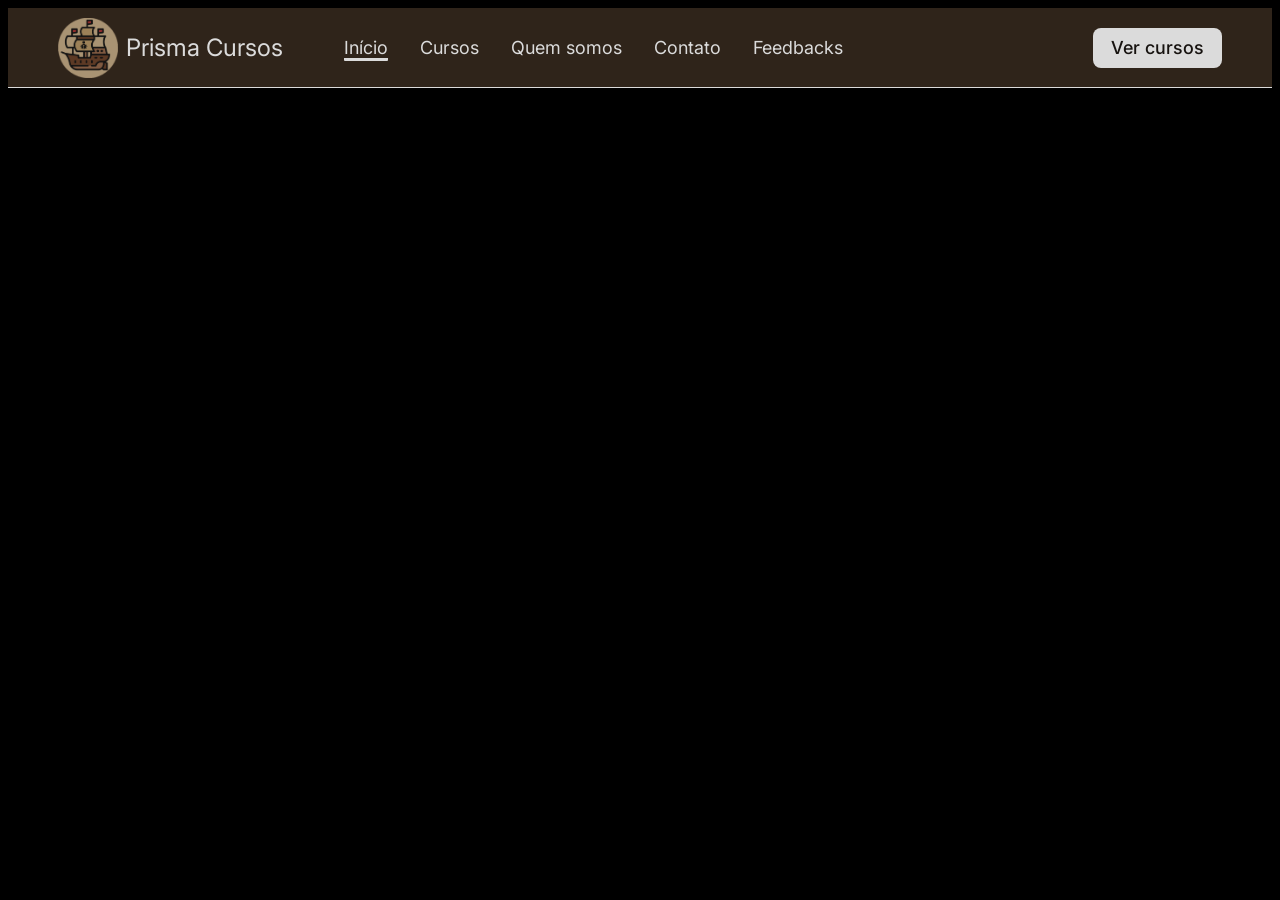
==== index.html @ 5d2b4990 "feat(navbar): adição do módulo da navbar responsiva" ====
<!DOCTYPE html>
<html lang="pt-br">
<head>
    <meta charset="UTF-8">
    <meta name="viewport" content="width=device-width, initial-scale=1.0">
    <title>Início | Prisma Cursos</title>
    <link rel="stylesheet" href="./css/global.css">
    <link rel="stylesheet" href="./css/css_pages/home.css">
    <script type="module" src="./components/navbar/navbar.js"></script>
</head>
<body>
    <header id="navbar"></header>

    <main>
        <h1>Bem-vindo à67 Prisma Cursos</h1>
        <p>Página inicial para testar a navbar.</p>
    </main>
</body>
</html>
---- css/css_pages/home.css ----
body {
    background-color: #000;
}
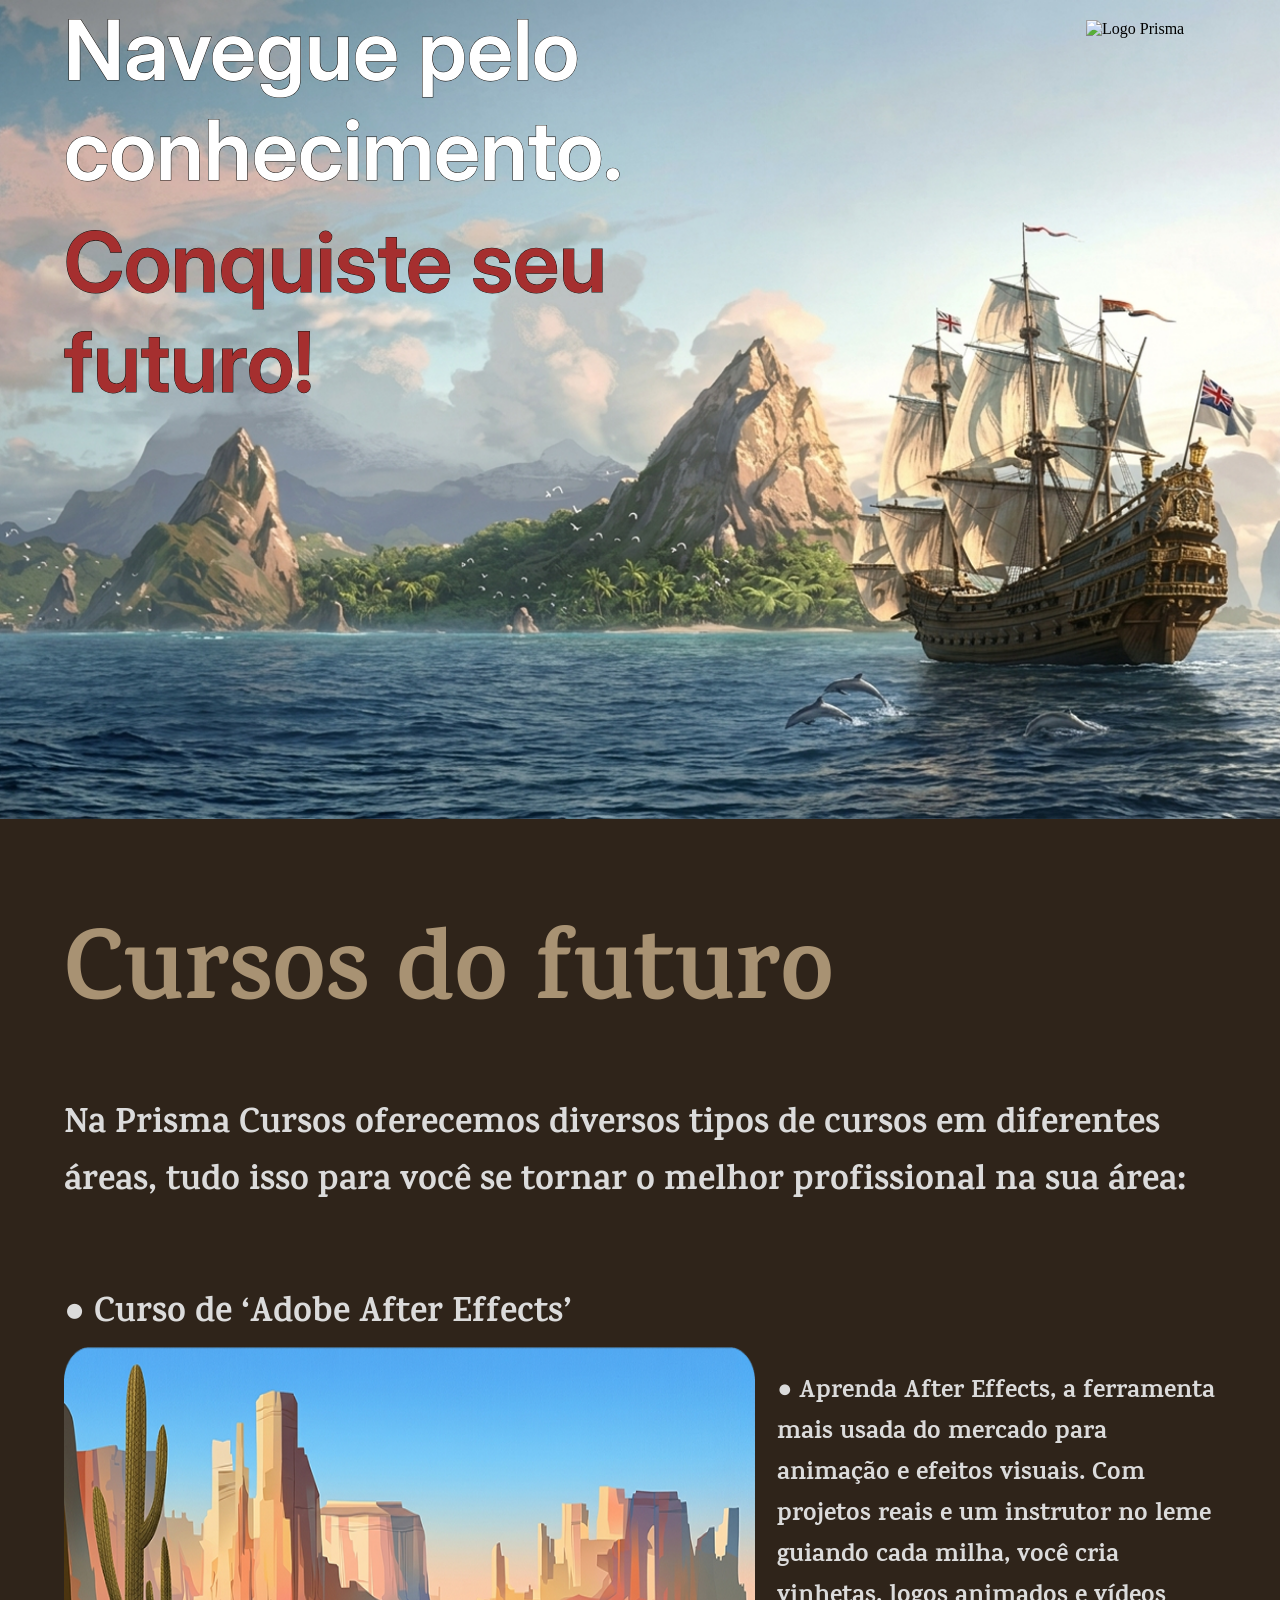
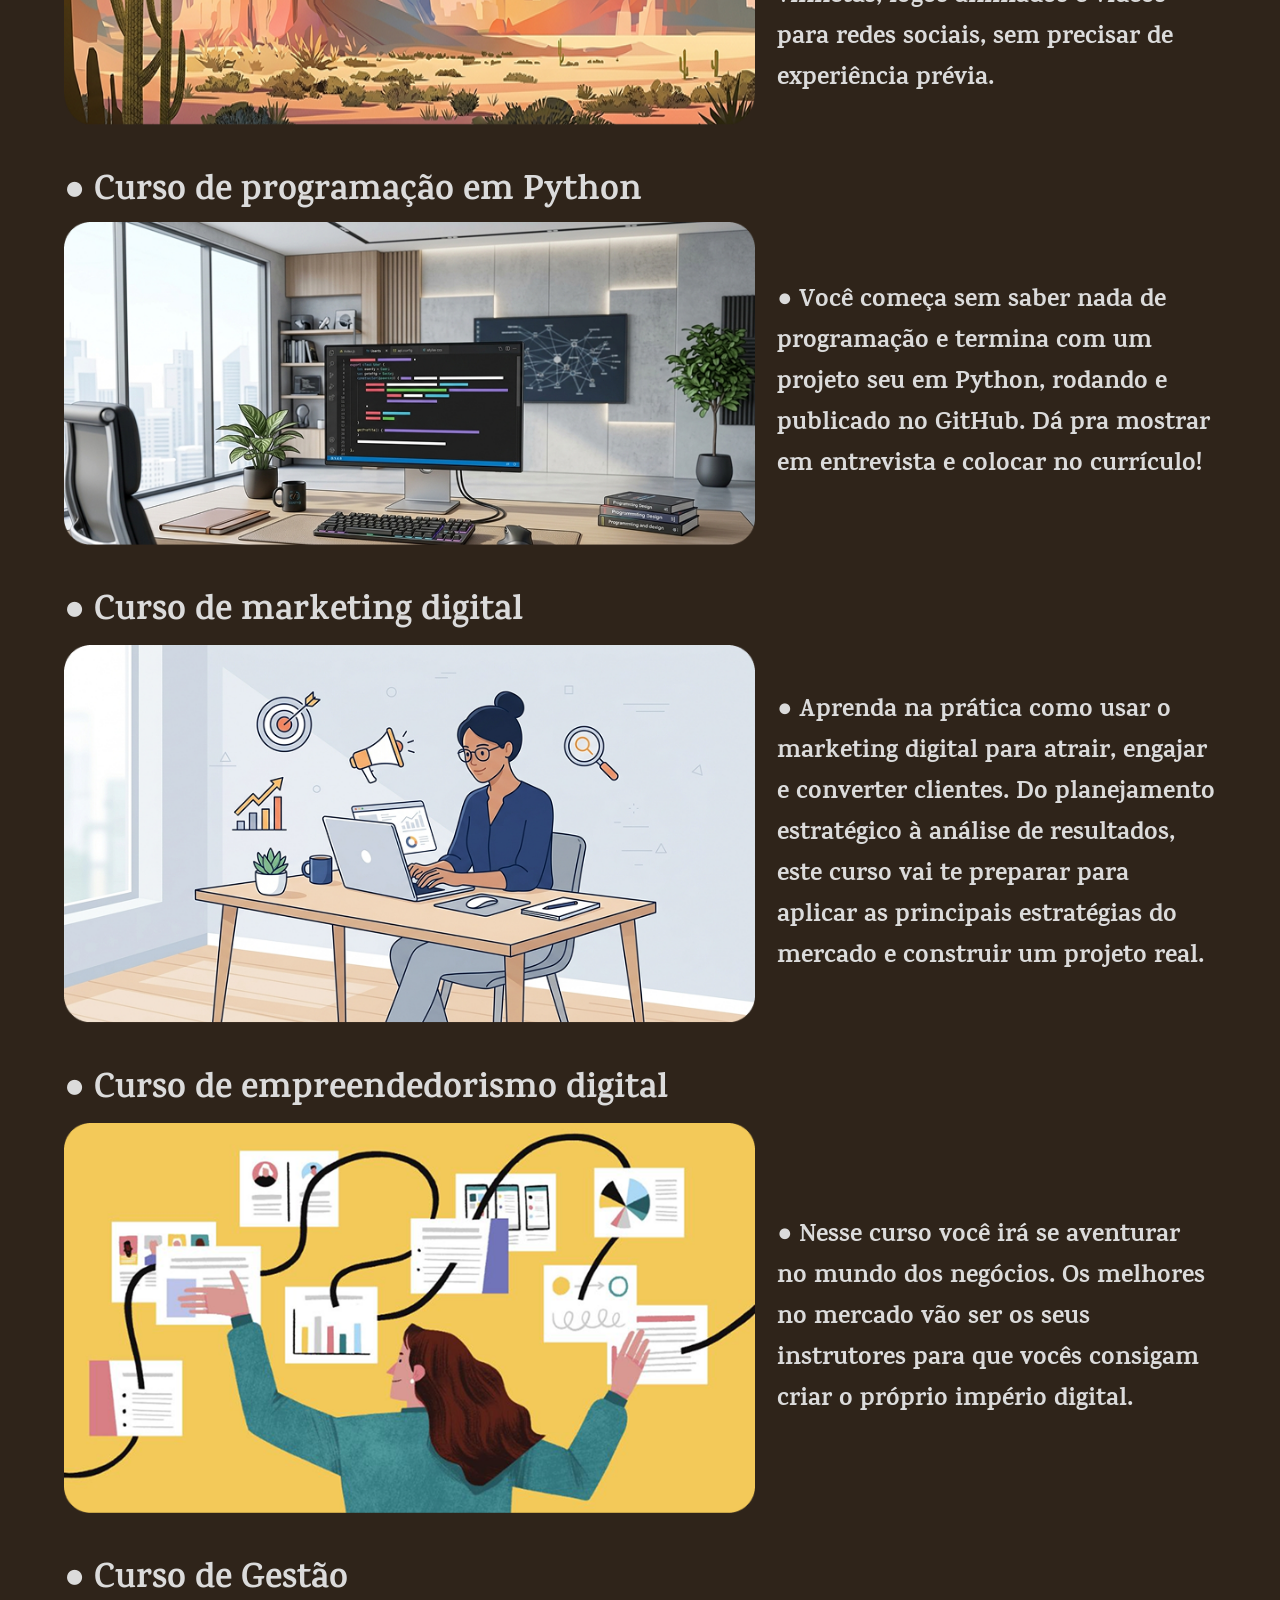
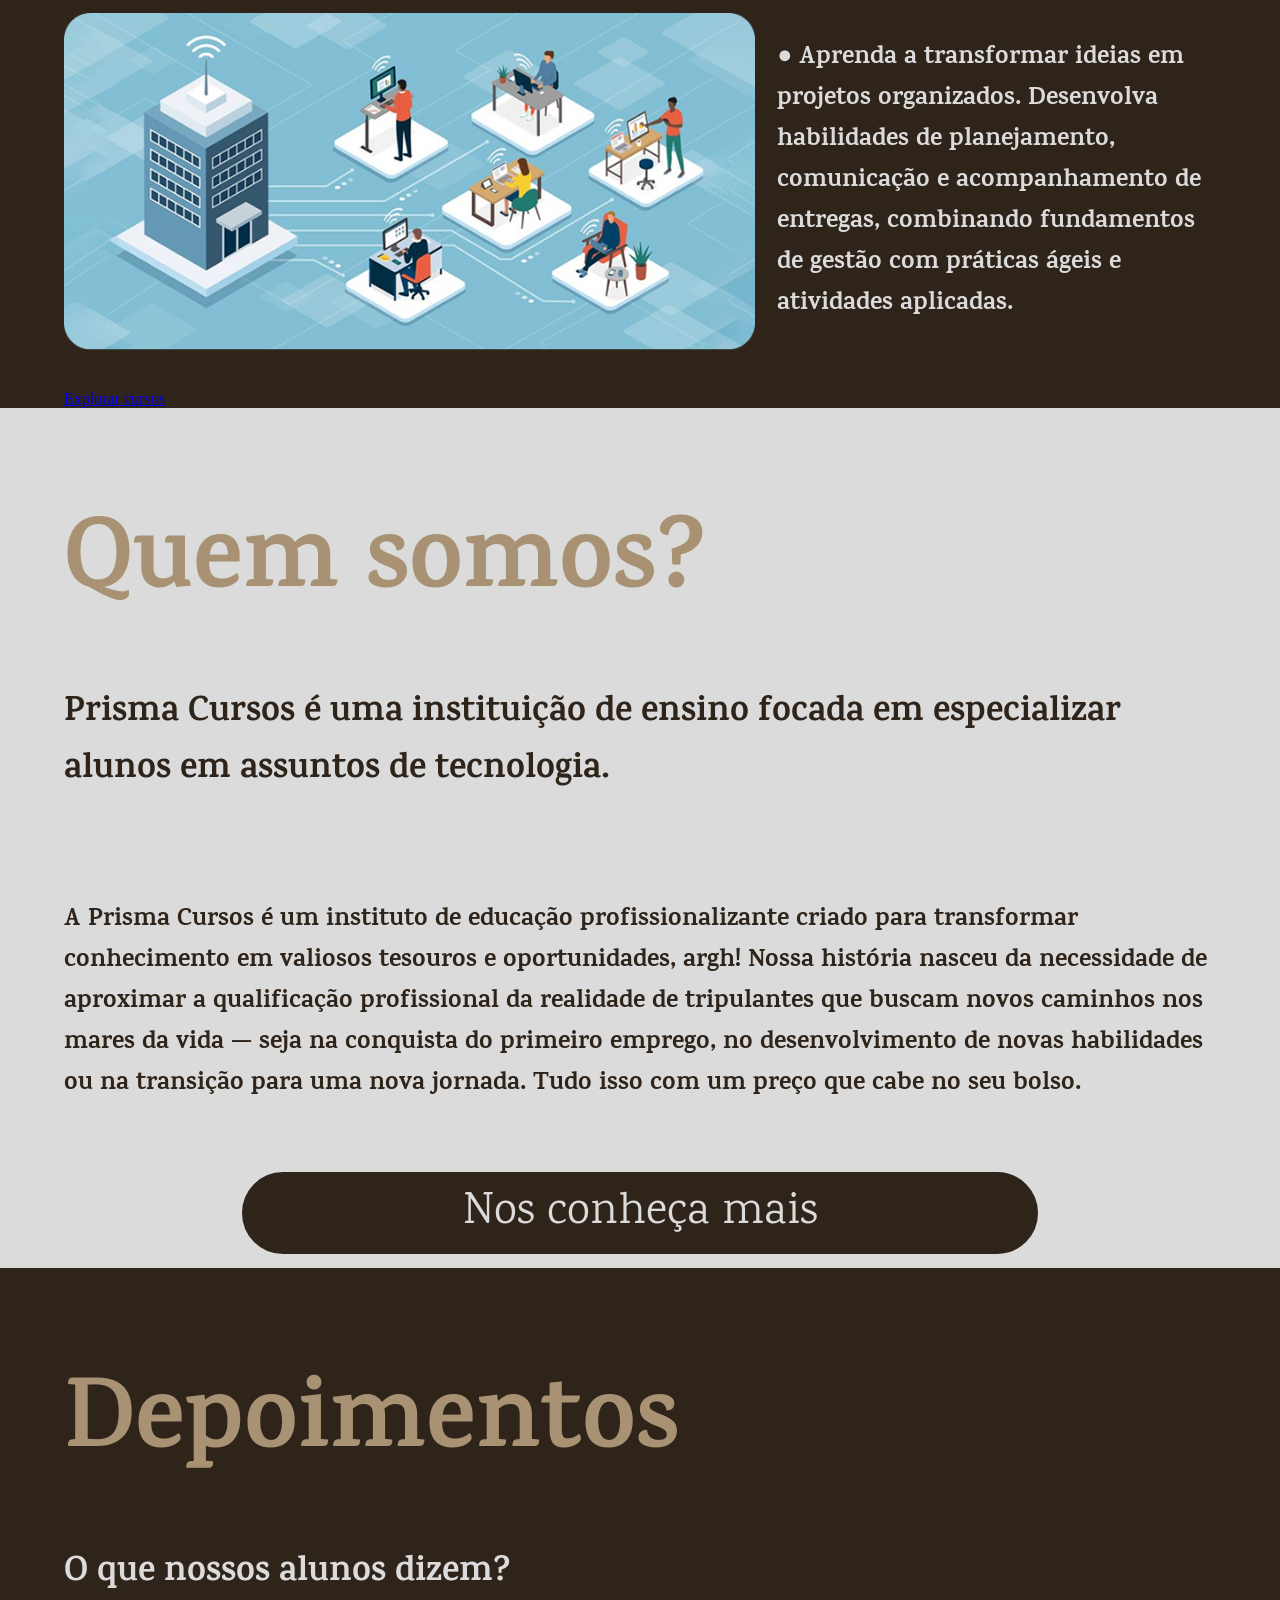
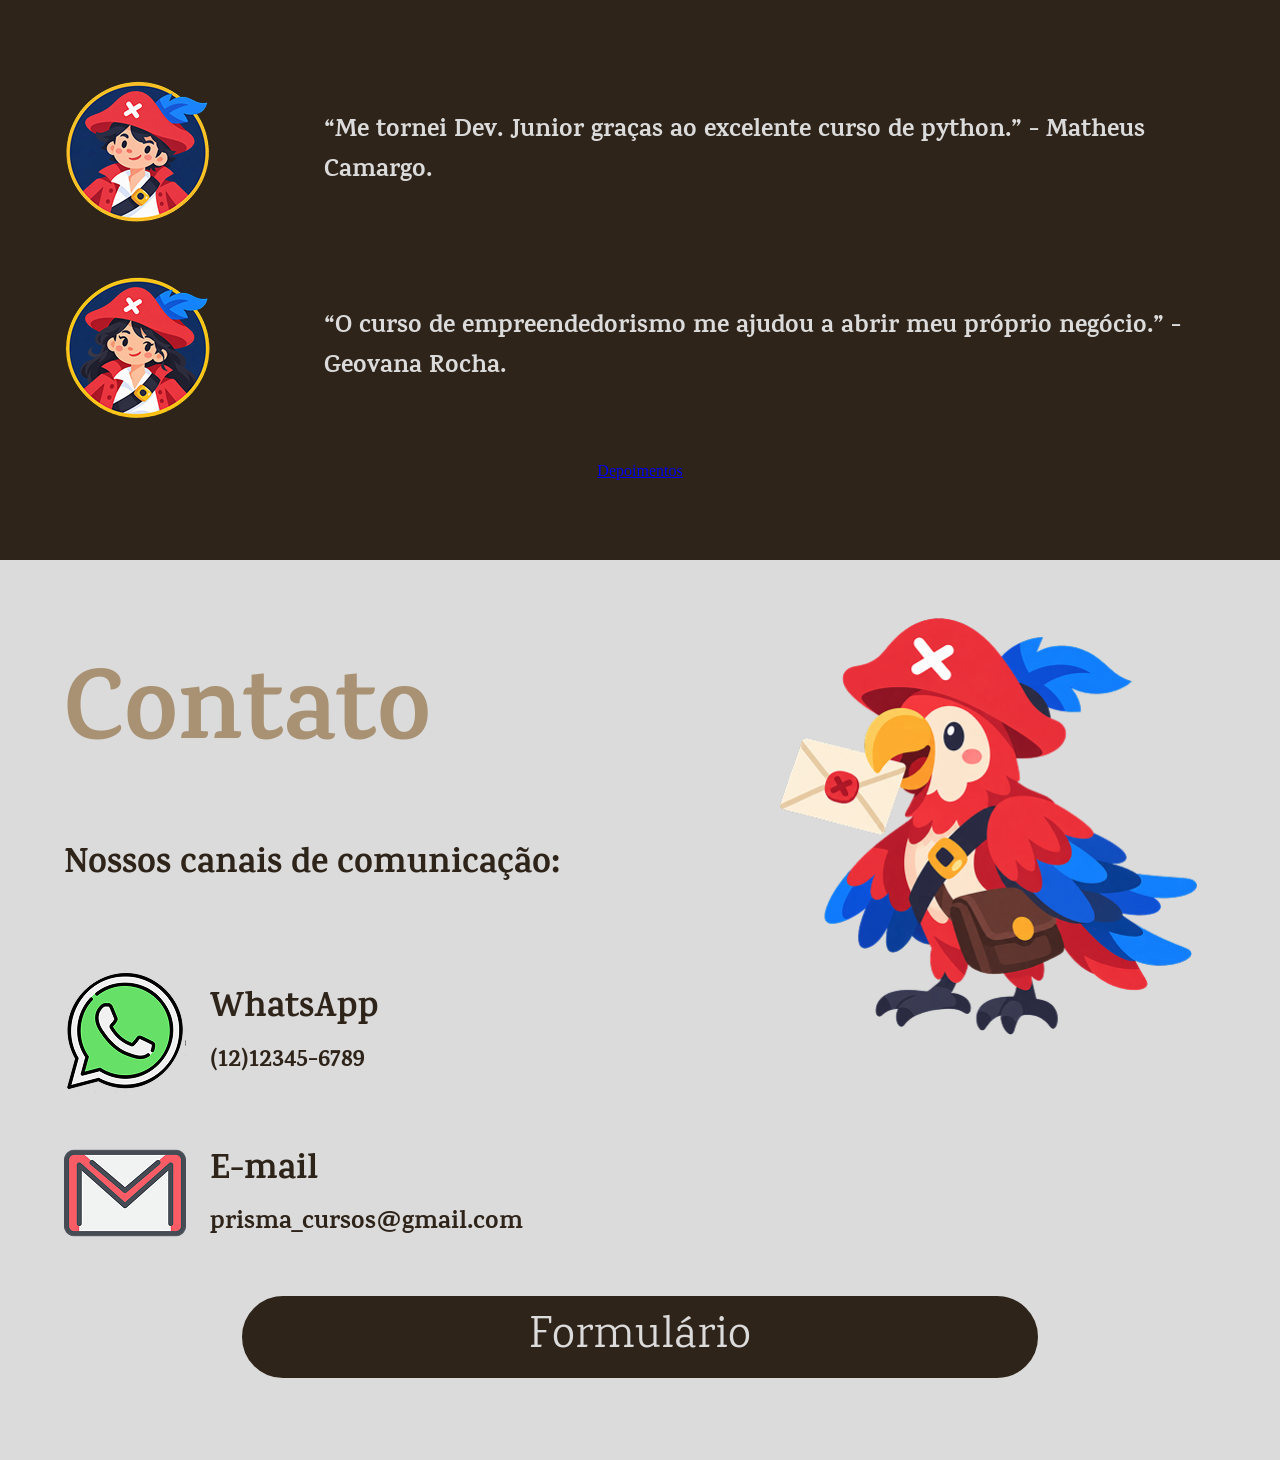
==== commit 1552dbf5: "feat(inicio): adiciona a página inicial responsiva" ====
--- a/index.html
+++ b/index.html
@@ -12,8 +12,123 @@
     <header id="navbar"></header>
 
     <main>
-        <h1>Bem-vindo à67 Prisma Cursos</h1>
-        <p>Página inicial para testar a navbar.</p>
+        <section class="inicio" id="introducao">
+            <div class="inicio-container">
+                <div class="titulo-frase-efeito">
+                    <h1>Navegue pelo conhecimento.</h1>
+                    <h2> Conquiste seu futuro!</h2>
+                </div>
+            <img src=".//assets/icons/logo-prisma-fundo.png" alt="Logo Prisma" class="inicio-logo">
+            </div>
+        </section>
+
+        <section class="cursos" id="cursos-futuro">
+            <div class="cursos-container">
+                <div class="sub-titulo">
+                    <h2>Cursos do futuro</h2>
+                    <p>Na Prisma Cursos oferecemos diversos tipos de cursos em diferentes áreas, tudo isso para você se tornar o melhor profissional na sua área:</p>
+                </div>
+
+                <div class="adobe-effects">
+                    <h3>● Curso de ‘Adobe After Effects’ </h3>
+                    <div class="descricao-adobe">
+                        <img src="assets/img/deserto_adobe_inicio.png" alt="Desenho de um deserto" class="deserto-adobe">
+                        <p>● Aprenda After Effects, a ferramenta mais usada do mercado para animação e efeitos visuais. Com projetos reais e um instrutor no leme guiando cada milha, você cria vinhetas, logos animados e vídeos para redes sociais, sem precisar de experiência prévia.</p>
+                    </div>
+                </div>
+                <div class="programaçao-python">
+                    <h3>● Curso de programação em Python </h3>
+                    <div class="descricao-python">
+                        <img src="assets/img/setup_python_inicio.png " alt="Imagem de um computador com Python" class="setup-python">
+                        <p>● Você começa sem saber nada de programação e termina com um projeto seu em Python, rodando e publicado no GitHub. Dá pra mostrar em entrevista e colocar no currículo!</p>
+                    </div>
+                </div>
+                <div class="markting-digital">
+                    <h3>● Curso de marketing digital </h3>
+                    <div class="descricao-markting">
+                        <img src="assets/img/mulher_markting_inicio.png " alt="Desenho de uma mulher usando o computador para marketing" class="mulher-markting">
+                        <p>● Aprenda na prática como usar o marketing digital para atrair, engajar e converter clientes. Do planejamento estratégico à análise de resultados, este curso vai te preparar para aplicar as principais estratégias do mercado e construir um projeto real.</p>
+                    </div>
+                </div>
+                <div class="empreendedorismo-digital">
+                    <h3>● Curso de empreendedorismo digital </h3>
+                    <div class="descricao-empreendedorismo">
+                        <img src="assets/img/mulher_empreendedorismo_inicio.png" alt="Desenho de uma mulher mexendo em planos e papéis" class="mulher-empreendedorismo">
+                        <p>● Nesse curso você irá se aventurar no mundo dos negócios. Os melhores no mercado vão ser os seus instrutores para que vocês consigam criar o próprio império digital.</p>
+                    </div>
+                </div>
+                <div class="gestao">
+                    <h3>● Curso de Gestão </h3>
+                    <div class="descricao-gestao">
+                        <img src="assets/img/cubiculos_gestao_inicio.png" alt="Desenho de uma empresa gerenciando funcionários em cubículos" class="cubiculos-gestao">
+                        <p>● Aprenda a transformar ideias em projetos organizados. Desenvolva habilidades de planejamento, comunicação e acompanhamento de entregas, combinando fundamentos de gestão com práticas ágeis e atividades aplicadas.</p>
+                    </div>
+                </div>
+                <a href="./pages/cursos.html" class="botao-claro">Explorar cursos</a>
+            </div>
+        </section>
+        <section class="quem-somos" id="quem-somos">
+            <div class="quem-somos-container">
+                <div class="sub-titulo">
+                    <h2>Quem somos?</h2>
+                    <p>Prisma Cursos é uma instituição de ensino focada em especializar alunos em assuntos de tecnologia. </p>
+                </div>
+                <div class="descricao-quem-somos">
+                    <p>A Prisma Cursos é um instituto de educação profissionalizante criado para transformar conhecimento em valiosos tesouros e oportunidades, argh! Nossa história nasceu da necessidade de aproximar a qualificação profissional da realidade de tripulantes que buscam novos caminhos nos mares da vida — seja na conquista do primeiro emprego, no desenvolvimento de novas habilidades ou na transição para uma nova jornada. Tudo isso com um preço que cabe no seu bolso.</p>
+                </div>
+                <a href="./pages/quem-somos.html" class="botao-escuro">Nos conheça mais</a>
+            </div>
+        </section>
+        <section class="depoimentos" id="depoimentos">
+            <div class="depoimentos-container">
+                <div class="sub-titulo">
+                    <h2>Depoimentos</h2>
+                    <p>O que nossos alunos dizem?</p>
+                </div>
+            <div class="descricao-depoimentos">
+                <img src="./assets/icons/aluno_pirata.png" alt="Ilustração de aluno pirata"class="imagem-depoimentos">
+                <div class="texto-depoimento">
+                <p>“Me tornei Dev. Junior graças ao excelente curso de python.” - Matheus Camargo.</p>
+                </div>
+                <img src="./assets/icons/aluna_pirata.png" alt="Ilustração de aluna pirata"class="imagem-depoimentos">
+                <div class="texto-depoimento">
+                <p>“O curso de empreendedorismo me ajudou a abrir meu próprio negócio.” - Geovana Rocha.</p>
+                </div>
+            </div>
+                <a href="./pages/depoimentos.html" class="botao-claro"> Depoimentos</a>
+            </div>
+        </section>
+        <section class="contato" id="contato">
+            <div class="contato-container">
+                <div class="sub-titulo">
+                    <h2>Contato</h2>
+                    <p>Nossos canais de comunicação:</p>
+                </div>
+                <div class="descricao-contato">
+                    <div class="canais-contato">
+                        <div class="canal-contato">
+                            <img src="./assets/icons/whatsapp_colorido_icon.png" alt="" class="icone-contato">
+                            <div>
+                                <h3>WhatsApp</h3>
+                                <p>(12)12345-6789</p>
+                            </div>
+                        </div>
+                        <div class="canal-contato">
+                            <img src="./assets/icons/email_colorido_icon.png" alt="" class="icone-contato">
+                            <div>
+                                <h3>E-mail</h3>
+                                <p>prisma_cursos@gmail.com</p>
+                            </div>
+                        </div>
+                    </div>
+
+                 <img src="./assets/img/papaguaio_pirata.png" alt="Ilustração de pirata para contato"
+                 class="imagem-contato">
+                </div>
+
+                <a href="./pages/formulario.html" class="botao-escuro">Formulário</a>
+            </div>
+        </section>
     </main>
 </body>
 </html>
--- a/css/global.css
+++ b/css/global.css
@@ -0,0 +1,34 @@
+body {
+    margin: 0;
+}
+
+.botao-escuro {
+    display: inline-flex;
+    align-self: center;
+    align-items: center;
+    justify-content: center;
+    box-sizing: border-box;
+    width: 100%;
+    max-width: 800px;
+    min-width: 0;
+    padding: clamp(10px, 2vw, 14px) clamp(16px, 3vw, 24px);
+    background-color: #2F241A;
+    color: #dbdbdb;
+    border: 2px solid #dbdbdb;
+    border-radius: 50px;
+    font-family: "Karma", serif;
+    font-size: clamp(24px, 4vw, 45px);
+    line-height: 1.2;
+    overflow-wrap: anywhere;
+    text-decoration: none;
+    text-align: center;
+    margin-inline: auto;
+    transition: background-color 0.2s ease, transform 0.2s ease;
+}
+
+@media (hover: hover) and (pointer: fine) {
+    .botao-escuro:hover {
+        background-color: #42352a;
+        transform: scale(1.05);
+    }
+}
--- a/css/css_pages/home.css
+++ b/css/css_pages/home.css
@@ -1,3 +1,821 @@
+@import url("https://fonts.googleapis.com/css2?family=Inter:wght@400;600;700&display=swap");
+@import url("https://fonts.googleapis.com/css2?family=Karma:wght@400;500;600;700&display=swap");
 body {
-    background-color: #000;
+    margin: 0;
+    background-color: #2F241A;
+   }
+
+body h1,h2,h3{
+    margin: 0;
+}
+
+.inicio {
+    
+    background-image: url("../../assets/img/fundo_navio_inicio.png");
+    background-size: cover;
+    background-position: center;
+    background-repeat: no-repeat;
+    position: relative;
+}
+
+.inicio-container {
+    position: static;
+    box-sizing: border-box;
+    width: 100%;
+    margin: 0;
+    padding: 0px 64px;
+    min-height: calc(100dvh - 80px);
+}
+
+.inicio-logo {
+    position: absolute;
+    top: 20px;
+    right: 20px;
+}
+
+.titulo-frase-efeito {
+    max-width: 740px;
+    font-family: "Inter", sans-serif;
+}
+
+.titulo-frase-efeito h1,
+.titulo-frase-efeito h2 {
+    margin: 0;
+    font-size: clamp(36px, 6.5vw, 96px);
+    font-weight: 600;
+    line-height: 1.2;
+
+    /* Contorno discreto para destacar sobre a imagem */
+    -webkit-text-stroke: 1px #171310;
+    paint-order: stroke fill;
+}
+
+.titulo-frase-efeito h1 {
+    color: #FFFFFF;
+}
+
+.titulo-frase-efeito h2 {
+    margin-top: 12px;
+    color: #A52F2F;
+}
+
+.inicio-logo {
+    position: absolute;
+    top: 20px;
+    right: 64px;
+    width: 130px;
+    height: auto;
+}
+
+.cursos{
+    background-size: cover;
+    background-position: center;
+    background-repeat: no-repeat;
+    position: relative;
+    background-color: #2F241A;
+    padding: 0px 64px;
+    padding-top: 80px;
+}
+
+
+.cursos-container{
+    display: flex;
+    flex-direction: column;
+    gap: 40px;
+}
+
+.sub-titulo{
+    display: flex;
+    flex-direction: column;
+    gap: 0px;
+    padding-bottom: 0;
+}
+
+.sub-titulo h2{
+    font-family: "Karma", serif;
+    font-size: 100px;
+    font-weight: bold;
+    color: #A89273;
+}   
+
+.sub-titulo p{
+    font-family: "Karma", serif;
+    font-size: 35px;
+    color: #dbdbdb;
+    font-weight: bold;
+}
+
+.adobe-effects{
+    gap: 3px;
+    display: flex;
+    flex-direction: column;
+}
+
+.adobe-effects h3{
+    font-family: "Karma", serif;
+    font-size: 35px;
+    color: #dbdbdb;
+    font-weight: bold;
+}
+
+.descricao-adobe{
+    gap :22px;
+    display: flex;
+}
+
+.deserto-adobe{
+    width: 60%;
+    max-width: 778px;
+    height: auto;
+    display: block;
+}
+
+.descricao-adobe p{
+    font-family: "Karma", serif;
+    font-size: 25px;
+    color: #dbdbdb;
+    font-weight: bold;
+    display: flex;
+    align-items: center;
+    gap: 22px;
+}
+
+.programaçao-python{
+    gap: 0px;
+}
+
+.programaçao-python h3{
+    font-family: "Karma", serif;
+    font-size: 35px;
+    color: #dbdbdb;
+    font-weight: bold;
+}
+
+.descricao-python{
+    gap :22px;
+    display: flex;
+}
+
+.setup-python{
+    width: 60%;
+    max-width: 778px;
+    height: auto;
+    display: block;
+}
+
+.descricao-python p{
+    font-family: "Karma", serif;
+    font-size: 25px;
+    color: #dbdbdb;
+    font-weight: bold;
+    display: flex;
+    align-items: center;
+    gap: 22px;
+}
+
+.markting-digital{
+    gap: 3px;
+    display: flex;
+    flex-direction: column;
+}
+
+.markting-digital h3{
+    font-family: "Karma", serif;
+    font-size: 35px;
+    color: #dbdbdb;
+    font-weight: bold;
+}
+
+.descricao-markting{
+    gap :22px;
+    display: flex;
+}
+
+.mulher-markting{
+    width: 60%;
+    max-width: 778px;
+    height: auto;
+    display: block;
+}
+
+.descricao-markting p{
+    font-family: "Karma", serif;
+    font-size: 25px;
+    color: #dbdbdb;
+    font-weight: bold;
+    display: flex;
+    align-items: center;
+    gap: 22px;
+}
+
+.empreendedorismo-digital{
+    gap: 3px;
+    display: flex;
+    flex-direction: column;
+}
+
+.empreendedorismo-digital h3{
+    font-family: "Karma", serif;
+    font-size: 35px;
+    color: #dbdbdb;
+    font-weight: bold;
+}
+
+.descricao-empreendedorismo{
+    gap :22px;
+    display: flex;
+}
+
+.mulher-empreendedorismo{
+    width: 60%;
+    max-width: 778px;
+    height: auto;
+    display: block;
+}
+
+.descricao-empreendedorismo p{
+    font-family: "Karma", serif;
+    font-size: 25px;
+    color: #dbdbdb;
+    font-weight: bold;
+    display: flex;
+    align-items: center;
+    gap: 22px;
+}
+
+.gestao{
+    gap: 3px;
+    display: flex;
+    flex-direction: column;
+}
+
+.gestao h3{
+    font-family: "Karma", serif;
+    font-size: 35px;
+    color: #dbdbdb;
+    font-weight: bold;
+}
+
+.descricao-gestao{
+    gap :22px;
+    display: flex;
+}
+
+.cubiculos-gestao{
+    width: 60%;
+    max-width: 778px;
+    height: auto;
+    display: block;
+}
+
+.descricao-gestao p{
+    font-family: "Karma", serif;
+    font-size: 25px;
+    color: #dbdbdb;
+    font-weight: bold;
+    display: flex;
+    align-items: center;
+    gap: 22px;
+}
+
+.quem-somos{
+    background-color: #dbdbdb;
+    padding: 0px 64px;
+    padding-top: 80px; 
+    height: 780px;
+}
+
+.quem-somos-container{
+    display: flex;
+    flex-direction: column;
+    gap: 40px;
+}
+
+.quem-somos-container .sub-titulo p{
+    color: #2F241A;
+    font-family: "Karma", serif;
+    font-size: 35px;
+}
+
+.descricao-quem-somos p{
+    color: #2F241A;
+    font-family: "Karma", serif;
+    font-size: 25px;
+    font-weight: bold;
+}
+
+.quem-somos-container .botao-escuro {
+    display: flex;
+    margin-inline: auto;
+}
+
+
+.depoimentos {
+    background-color: #2F241A;
+    padding: 80px 64px;
+}
+
+.depoimentos-container {
+    display: flex;
+    flex-direction: column;
+    gap: 40px;
+}
+
+.descricao-depoimentos {
+    display: grid;
+    grid-template-columns: minmax(120px, 220px) minmax(0, 1fr);
+    align-items: center;
+    column-gap: 40px;
+    row-gap: 48px;
+}
+
+.imagem-depoimentos {
+    display: block;
+    width: 148px;
+    height: auto;
+    object-fit: contain;
+}
+
+.texto-depoimento {
+    min-width: 0;
+    color: #dbdbdb;
+    font-family: "Karma", serif;
+    font-size: 25px;
+    font-weight: bold;
+    line-height: 1.6;
+}
+
+.texto-depoimento p {
+    margin: 0;
+}
+
+.depoimentos-container .botao-claro {
+    display: flex;
+    margin-inline: auto;
+}
+
+
+.contato {
+    background-color: #dbdbdb;
+    padding: 80px 64px;
+    position: relative;
+}
+
+.contato-container {
+    display: flex;
+    flex-direction: column;
+    gap: 40px;
+}
+
+.contato-container .sub-titulo p {
+    color: #2F241A;
+    padding-right: 320px;
+
+}
+
+.descricao-contato {
+    display: flex;
+    align-items: center;
+    justify-content: space-between;
+    gap: 48px;
+}
+
+.canais-contato {
+    display: flex;
+    flex-direction: column;
+    flex: 1;
+    min-width: 0;
+    gap: 40px;
+}
+
+.canal-contato {
+    display: flex;
+    align-items: center;
+    gap: 24px;
+}
+
+.icone-contato {
+    display: block;
+    width: 122px;
+    height: 122px;
+    flex-shrink: 0;
+    object-fit: contain;
+}
+
+.canal-contato > div {
+    min-width: 0;
+}
+
+.canal-contato h3 {
+    margin: 0;
+    color: #2F241A;
+    font-family: "Karma", serif;
+    font-size: 35px;
+    font-weight: bold;
+}
+
+.canal-contato p {
+    margin: 4px 0 0;
+    color: #2F241A;
+    font-family: "Karma", serif;
+    font-size: 25px;
+    line-height: 1.5;
+    overflow-wrap: anywhere;
+    font-weight: bold;
+}
+
+.imagem-contato {
+    position: absolute;
+    top: 40px;
+    right: 64px;
+    width: 450px;
+    height: auto;
+}
+
+.contato-container .botao-escuro {
+    display: flex;
+    margin-inline: auto;
+}
+@media (max-width: 1024px) {
+    .inicio-container {
+        padding: 0 32px;
+    }
+
+    .inicio-logo {
+        top: 24px;
+        right: 32px;
+        width: 100px;
+    }
+
+    .titulo-frase-efeito {
+        max-width: calc(100% - 130px);
+    }
+
+    .titulo-frase-efeito h1,
+    .titulo-frase-efeito h2 {
+        font-size: clamp(40px, 6vw, 64px);
+    }
+
+    .cursos,
+    .quem-somos,
+    .depoimentos,
+    .contato {
+        padding: 64px 32px;
+    }
+
+    .sub-titulo h2 {
+        font-size: 72px;
+        line-height: 1.2;
+    }
+
+    .sub-titulo p,
+    .quem-somos-container .sub-titulo p,
+    .contato-container .sub-titulo p {
+        font-size: 30px;
+    }
+
+    .cursos h3 {
+        font-size: 30px;
+    }
+
+    .descricao-adobe,
+    .descricao-python,
+    .descricao-markting,
+    .descricao-empreendedorismo,
+    .descricao-gestao {
+        align-items: center;
+        gap: 24px;
+    }
+
+    .deserto-adobe,
+    .setup-python,
+    .mulher-markting,
+    .mulher-empreendedorismo,
+    .cubiculos-gestao {
+        width: 50%;
+        min-width: 0;
+    }
+
+    .descricao-adobe p,
+    .descricao-python p,
+    .descricao-markting p,
+    .descricao-empreendedorismo p,
+    .descricao-gestao p {
+        flex: 1;
+        min-width: 0;
+        font-size: 22px;
+        line-height: 1.5;
+    }
+
+    .descricao-quem-somos p {
+        font-size: 24px;
+        line-height: 1.6;
+    }
+
+    .quem-somos {
+        min-height: 0;
+    }
+
+    .descricao-depoimentos {
+        grid-template-columns: 160px minmax(0, 1fr);
+        column-gap: 32px;
+        row-gap: 40px;
+    }
+
+    .texto-depoimento {
+        font-size: 24px;
+    }
+
+    .contato {
+        position: relative;
+    }
+
+    .contato-container .sub-titulo {
+        padding-right: 210px;
+    }
+
+    .imagem-contato {
+        position: absolute;
+        top: 32px;
+        right: 32px;
+        width: 180px;
+        height: auto;
+    }
+
+    .canais-contato {
+        width: 100%;
+        gap: 32px;
+    }
+
+    .canal-contato h3 {
+        font-size: 30px;
+    }
+
+    .canal-contato p {
+        font-size: 23px;
+    }
+
+    .icone-contato {
+        width: 60px;
+        height: 60px;
+    }
+
+    main .botao-claro,
+    main .botao-escuro {
+        font-size: 36px;
+    }
+}
+
+/* CELULAR — até 768px */
+
+@media (max-width: 768px) {
+    .inicio-container {
+        padding: 32px 24px;
+        min-height: calc(100dvh - 80px);
+    }
+
+    .inicio-logo {
+        top: 24px;
+        right: 24px;
+        width: 75px;
+    }
+
+    .titulo-frase-efeito {
+        max-width: 100%;
+        padding-top: 100px;
+    }
+
+    .titulo-frase-efeito h1,
+    .titulo-frase-efeito h2 {
+        font-size: clamp(36px, 7vw, 52px);
+        -webkit-text-stroke: 0.5px #171310;
+    }
+
+    .cursos,
+    .quem-somos,
+    .depoimentos,
+    .contato {
+        padding: 48px 24px;
+    }
+
+    .cursos-container,
+    .quem-somos-container,
+    .depoimentos-container,
+    .contato-container {
+        gap: 32px;
+    }
+
+    .sub-titulo h2 {
+        font-size: 48px;
+    }
+
+    .sub-titulo p,
+    .quem-somos-container .sub-titulo p,
+    .contato-container .sub-titulo p {
+        font-size: 26px;
+        line-height: 1.4;
+    }
+
+    .cursos h3 {
+        font-size: 28px;
+        line-height: 1.4;
+    }
+
+    .descricao-adobe,
+    .descricao-python,
+    .descricao-markting,
+    .descricao-empreendedorismo,
+    .descricao-gestao {
+        flex-direction: column;
+        align-items: stretch;
+        gap: 16px;
+    }
+
+    .deserto-adobe,
+    .setup-python,
+    .mulher-markting,
+    .mulher-empreendedorismo,
+    .cubiculos-gestao {
+        width: 100%;
+        height: auto;
+    }
+
+    .descricao-adobe p,
+    .descricao-python p,
+    .descricao-markting p,
+    .descricao-empreendedorismo p,
+    .descricao-gestao p {
+        margin: 0;
+        font-size: 22px;
+    }
+
+    .descricao-quem-somos p {
+        margin: 0;
+        font-size: 22px;
+    }
+
+    .descricao-depoimentos {
+        grid-template-columns: 100px minmax(0, 1fr);
+        column-gap: 20px;
+        row-gap: 32px;
+    }
+
+    .texto-depoimento {
+        font-size: 22px;
+        line-height: 1.5;
+    }
+
+    .contato-container .sub-titulo {
+        padding-right: 120px;
+        min-height: 120px;
+    }
+
+    .imagem-contato {
+        top: 32px;
+        right: 24px;
+        width: 110px;
+    }
+
+    .descricao-contato {
+        flex-direction: column;
+        align-items: stretch;
+        gap: 24px;
+    }
+
+    .canais-contato {
+        flex: auto;
+    }
+
+    .canal-contato {
+        gap: 16px;
+    }
+
+    .icone-contato {
+        width: 52px;
+        height: 52px;
+    }
+
+    .canal-contato h3 {
+        font-size: 26px;
+    }
+
+    .canal-contato p {
+        font-size: 21px;
+        overflow-wrap: anywhere;
+    }
+
+    main .botao-claro,
+    main .botao-escuro {
+        display: flex;
+        width: 100%;
+        min-width: 0;
+        margin-inline: auto;
+        padding: 12px 20px;
+        font-size: 28px;
+    }
+}
+
+/* CELULAR PEQUENO — até 400px */
+
+@media (max-width: 400px) {
+    .inicio-container {
+        padding-inline: 16px;
+    }
+
+    .inicio-logo {
+        right: 16px;
+        width: 60px;
+    }
+
+    .titulo-frase-efeito {
+        padding-top: 80px;
+    }
+
+    .titulo-frase-efeito h1,
+    .titulo-frase-efeito h2 {
+        font-size: 32px;
+    }
+
+    .cursos,
+    .quem-somos,
+    .depoimentos,
+    .contato {
+        padding: 40px 16px;
+    }
+
+    .sub-titulo h2 {
+        font-size: 38px;
+    }
+
+    .sub-titulo p,
+    .quem-somos-container .sub-titulo p,
+    .contato-container .sub-titulo p {
+        font-size: 22px;
+    }
+
+    .cursos h3 {
+        font-size: 24px;
+    }
+
+    .descricao-adobe p,
+    .descricao-python p,
+    .descricao-markting p,
+    .descricao-empreendedorismo p,
+    .descricao-gestao p,
+    .descricao-quem-somos p {
+        font-size: 20px;
+    }
+
+    .descricao-depoimentos {
+        grid-template-columns: minmax(0, 1fr);
+        gap: 20px;
+        text-align: center;
+    }
+
+    .imagem-depoimentos {
+        width: 120px;
+        margin-inline: auto;
+    }
+
+    .texto-depoimento {
+        font-size: 20px;
+    }
+
+    .texto-depoimento + .imagem-depoimentos {
+        margin-top: 16px;
+    }
+
+    .contato-container .sub-titulo {
+        padding-right: 85px;
+        min-height: 95px;
+    }
+
+    .imagem-contato {
+        top: 24px;
+        right: 16px;
+        width: 80px;
+    }
+
+    .icone-contato {
+        width: 40px;
+        height: 40px;
+    }
+
+    .canal-contato {
+        gap: 12px;
+    }
+
+    .canal-contato h3 {
+        font-size: 24px;
+    }
+
+    .canal-contato p {
+        font-size: 18px;
+    }
+
+    main .botao-claro,
+    main .botao-escuro {
+        padding: 10px 16px;
+        font-size: 24px;
+    }
 }
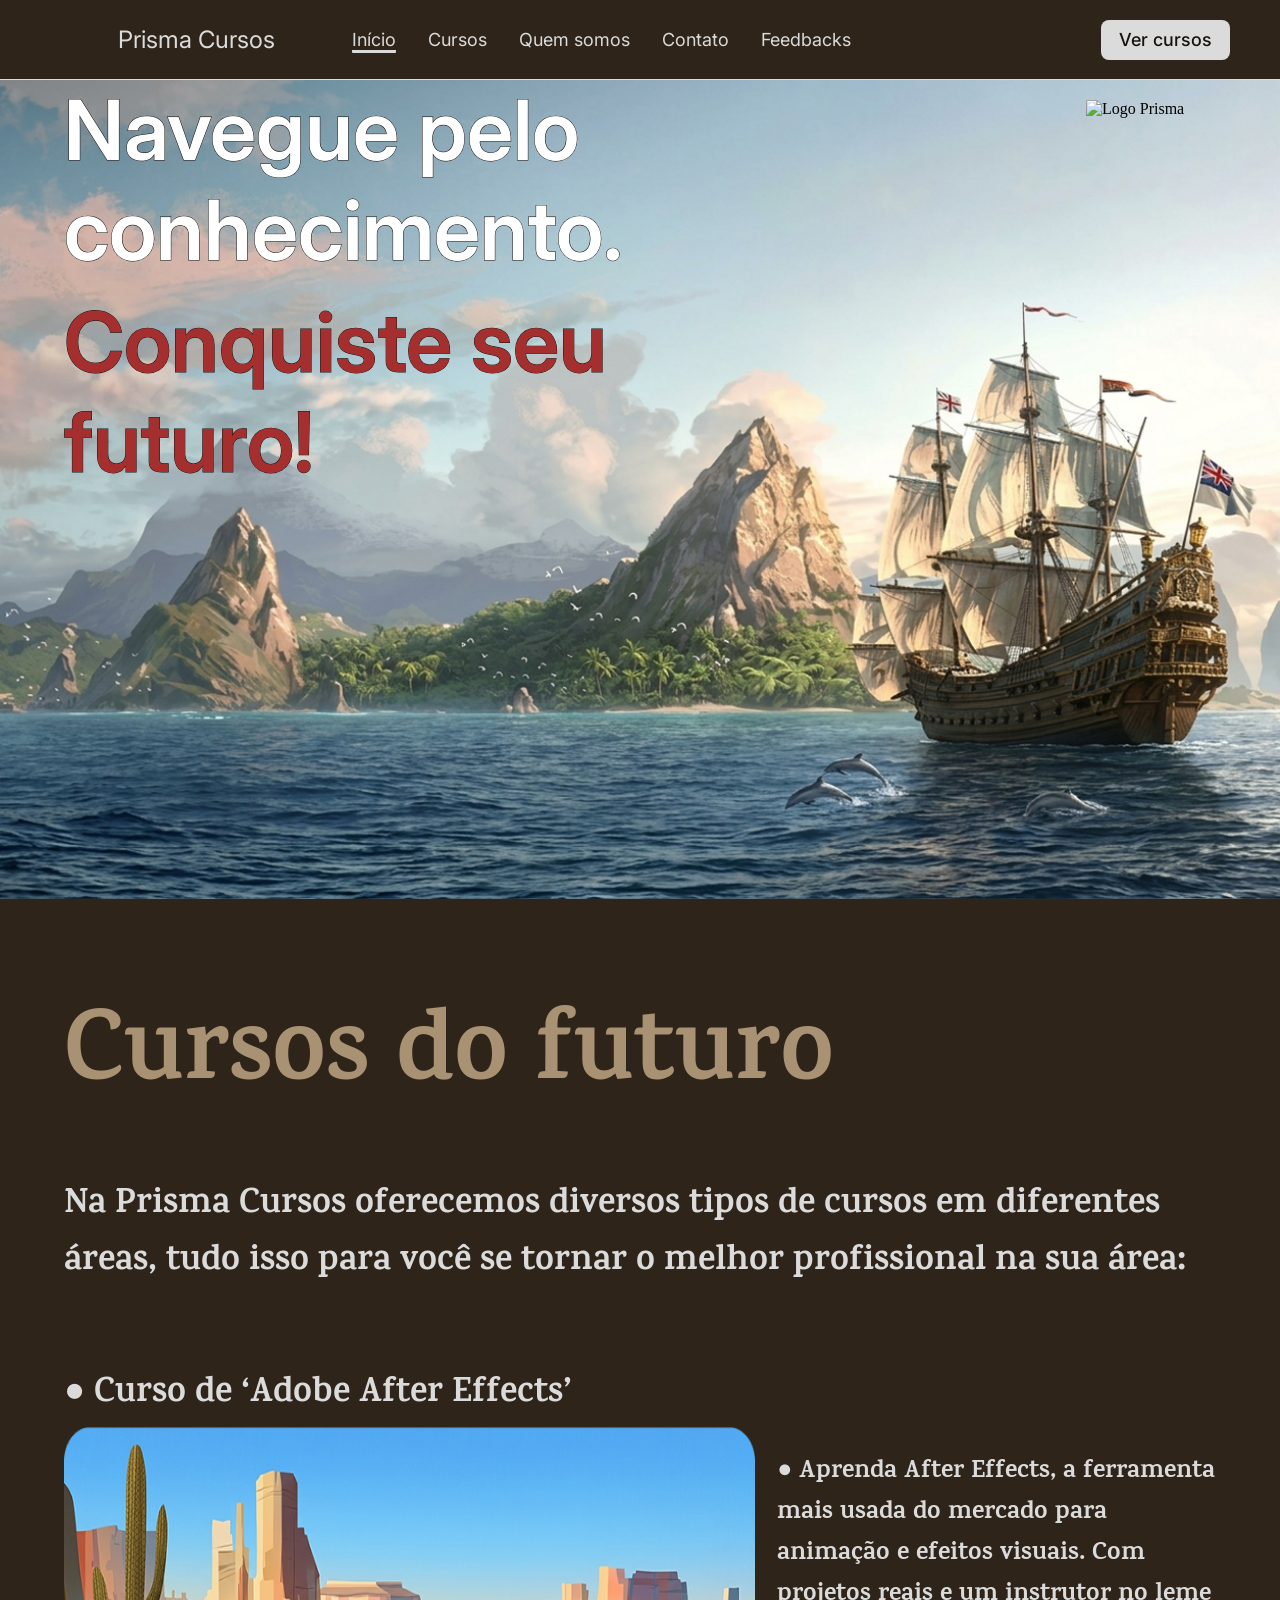
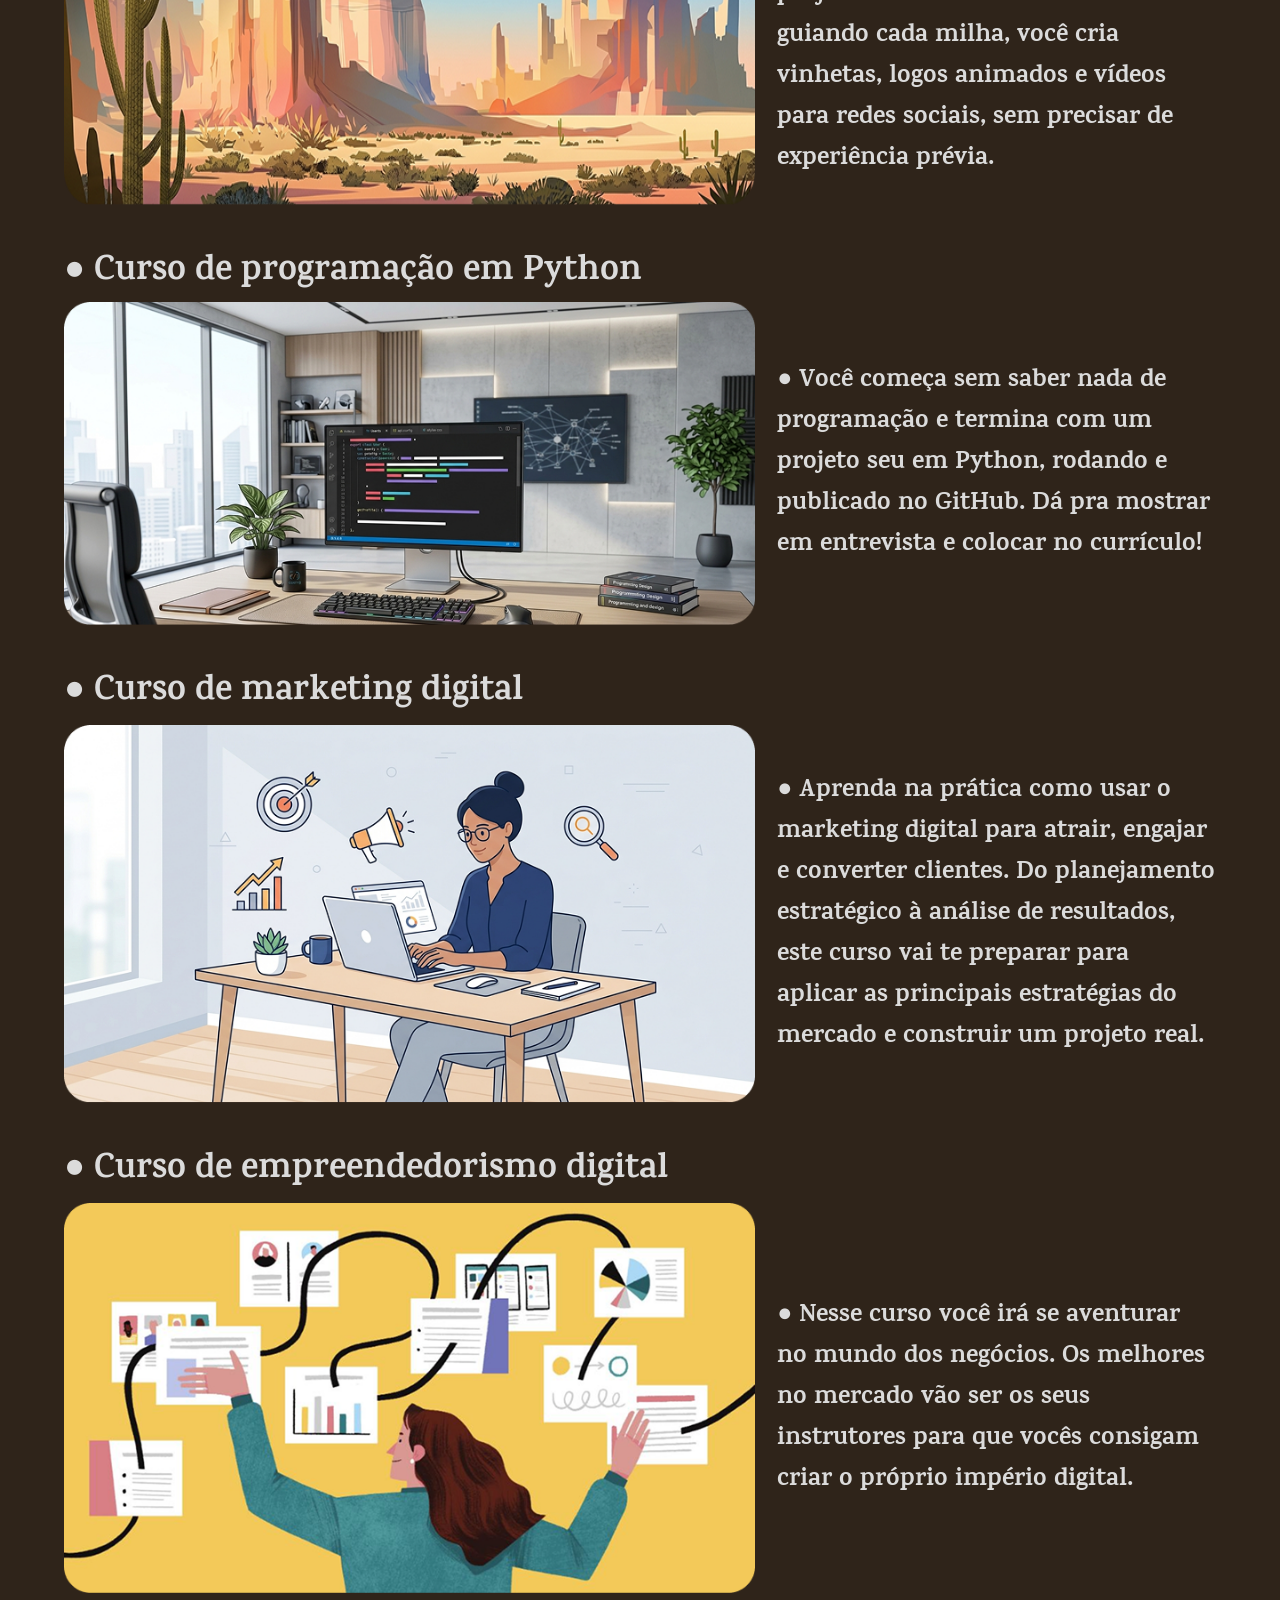
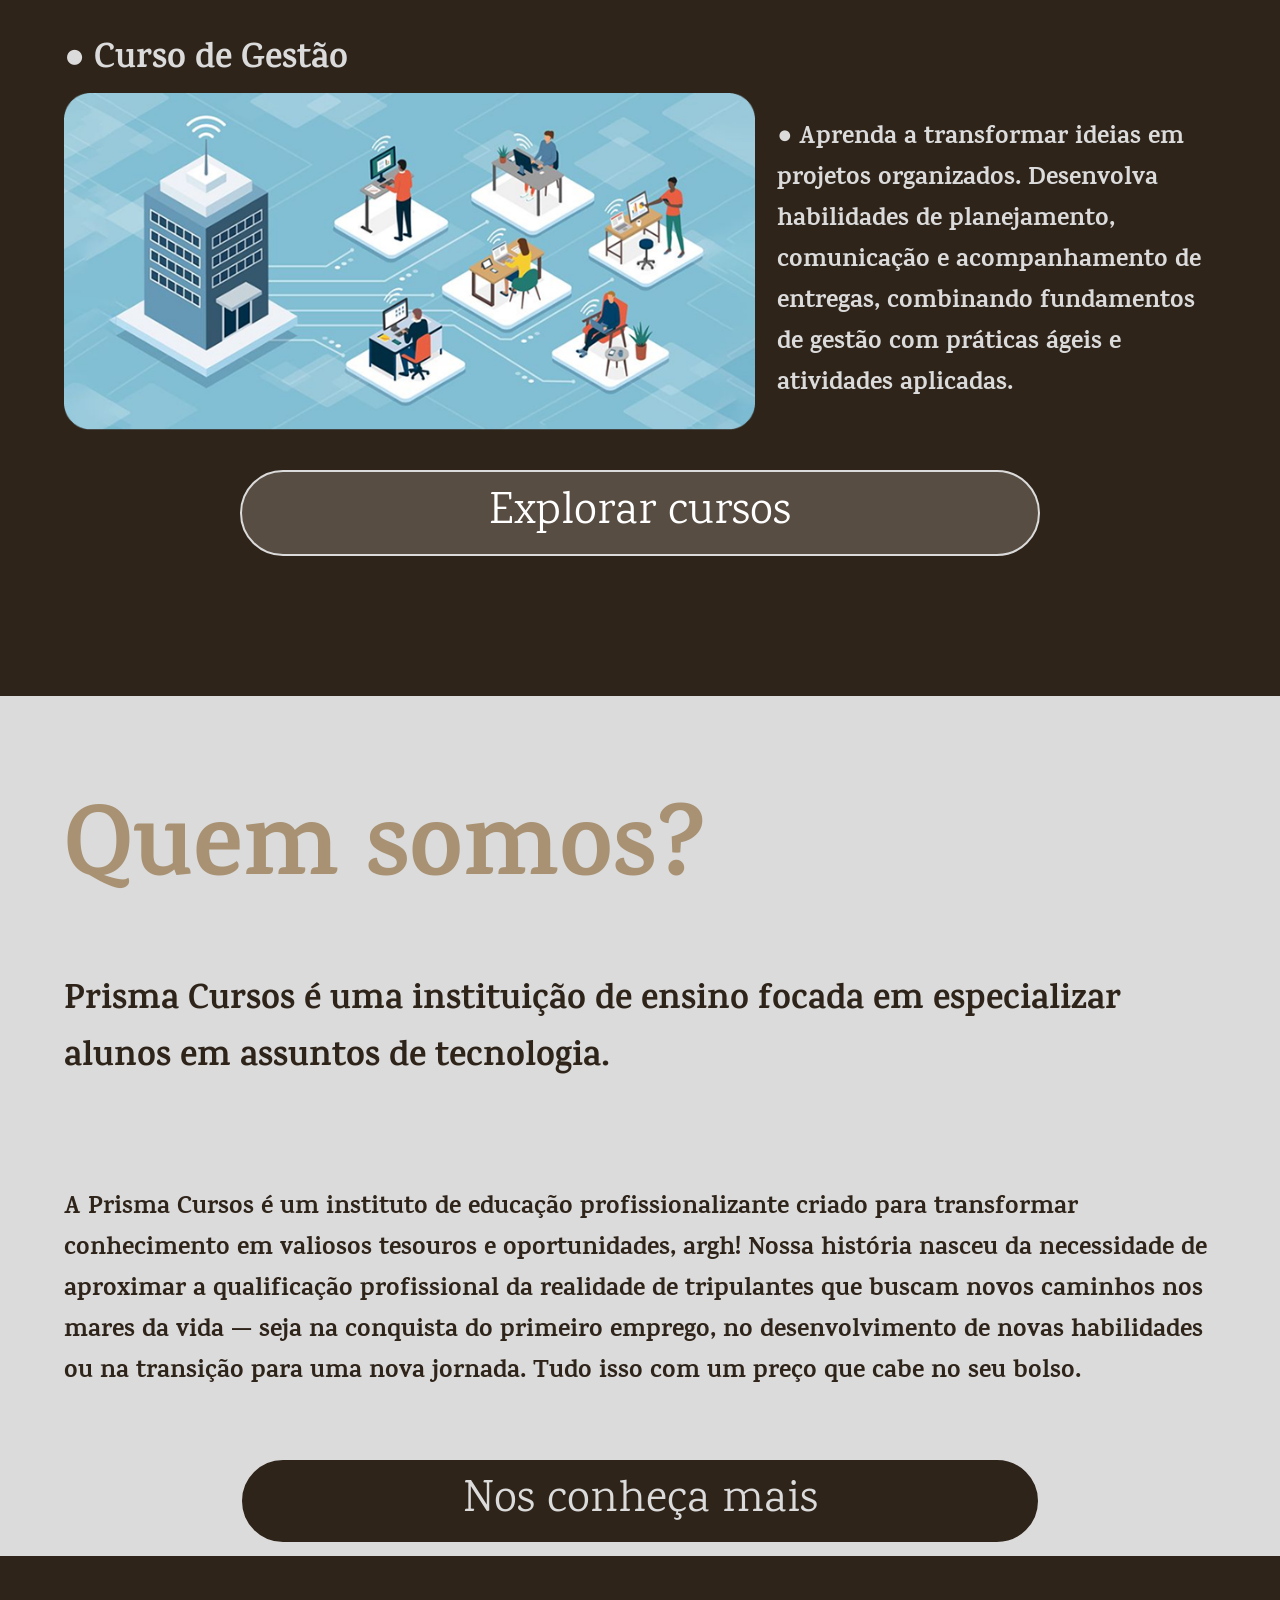
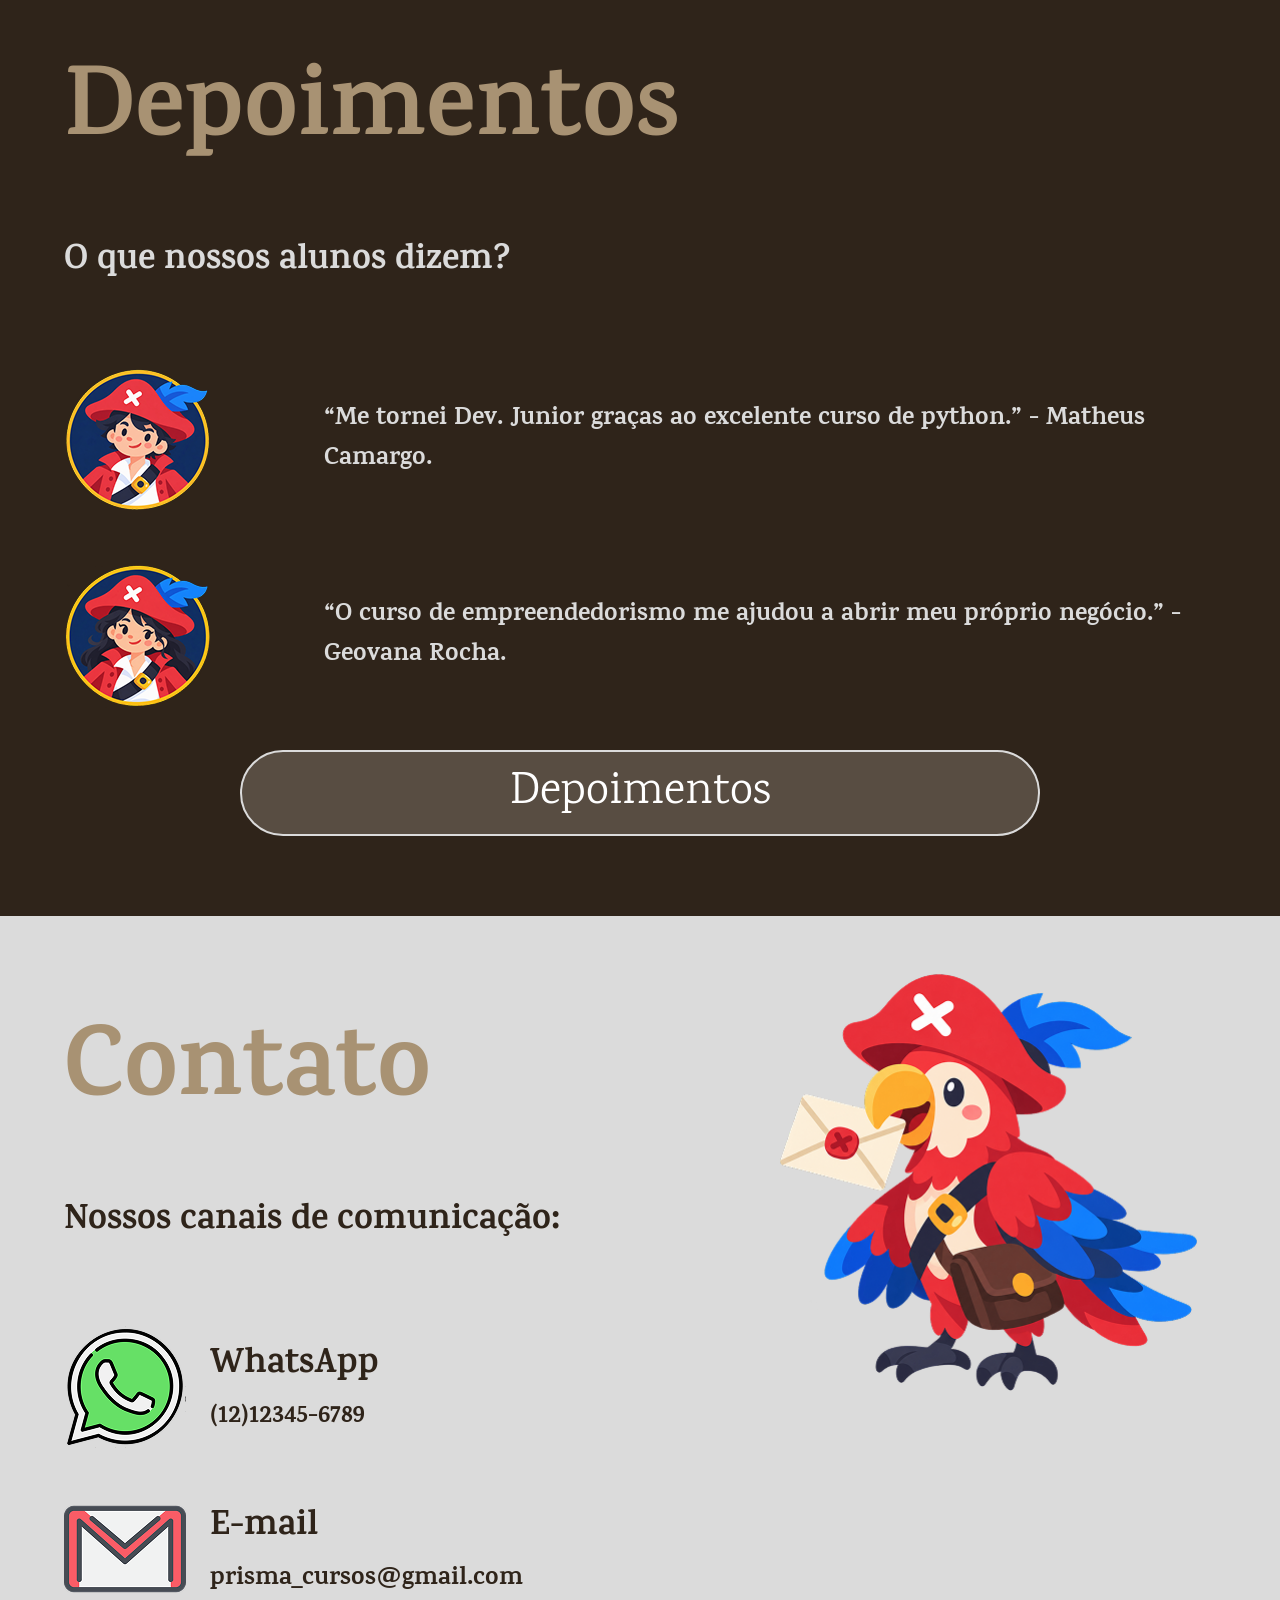
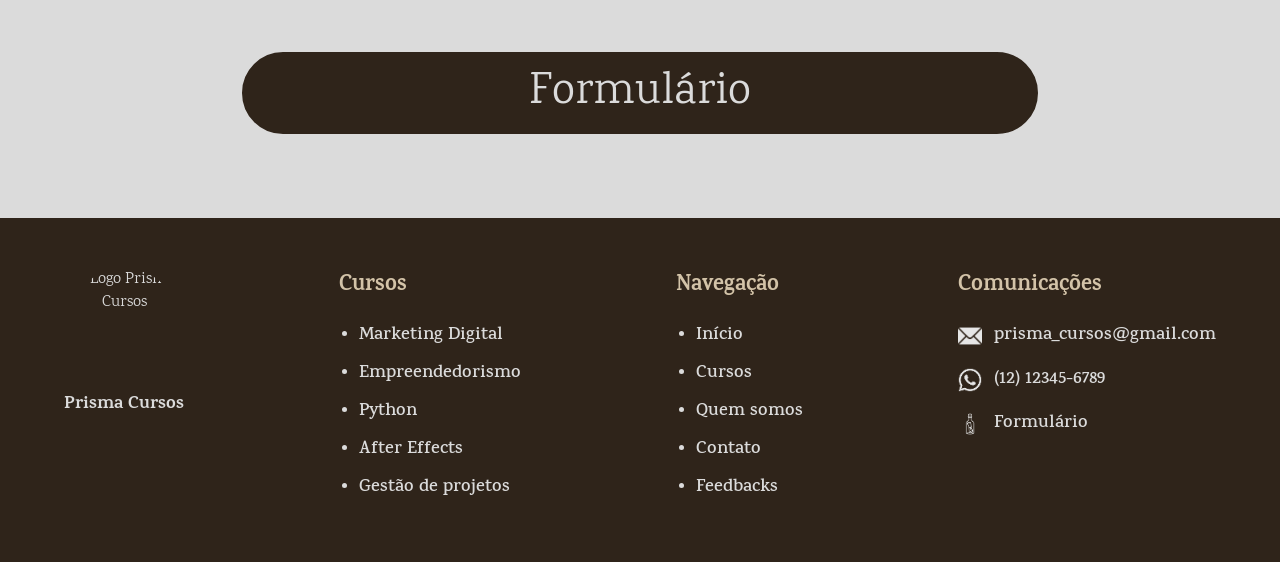
==== commit 15243164: "feat(inicio/home): adição do rodapé e alteração do padding de cursos" ====
--- a/index.html
+++ b/index.html
@@ -7,6 +7,8 @@
     <link rel="stylesheet" href="./css/global.css">
     <link rel="stylesheet" href="./css/css_pages/home.css">
     <script type="module" src="./components/navbar/navbar.js"></script>
+    <link href="https://fonts.googleapis.com/css2?family=Karma:wght@400;700&display=swap" rel="stylesheet">
+     <link rel="stylesheet" href="./components/rodape/rodape.css">
 </head>
 <body>
     <header id="navbar"></header>
@@ -130,5 +132,59 @@
             </div>
         </section>
     </main>
+      <footer class="rodape">
+        <div class="rodape-container">
+            <div class="coluna-logo">
+                <img src="./assets/icons/logo-prisma-fundo.png" alt="Logo Prisma Cursos" class="logo-rodape">
+                <p class="nome-marca">Prisma Cursos</p>
+            </div>
+
+            <div class="coluna-links">
+                <h3 class="titulo-coluna">Cursos</h3>
+                <ul>
+                    <li><a href="curso-marketing.html" class="link-marketing-digital">Marketing Digital</a></li>
+                    <li><a href="curso-empreendedorismo.html" class="link-empreendedorismo">Empreendedorismo</a></li>
+                    <li><a href="curso-python.html" class="link-python">Python</a></li>
+                    <li><a href="curso-after-effects.html" class="link-after-effects">After Effects</a></li>
+                    <li><a href="curso-gestao.html" class="link-gestao-de-projetos">Gestão de projetos</a></li>
+                </ul>
+            </div>
+
+            <div class="coluna-links">
+                <h3 class="titulo-coluna">Navegação</h3>
+                <ul>
+                    <li><a href="../index.html" class="link-inicio">Início</a></li>
+                    <li><a href="cursos.html" class="link-cursos">Cursos</a></li>
+                    <li><a href="quem-somos.html" class="link-quem-somos">Quem somos</a></li>
+                    <li><a href="formulario.html" class="link-contato">Contato</a></li>
+                    <li><a href="depoimentos.html" class="link-feedbacks">Feedbacks</a></li>
+                </ul>
+            </div>
+
+            <div class="coluna-comunicacao">
+                <h3 class="titulo-coluna">Comunicações</h3>
+                <ul>
+                    <li>
+                        <a href="mailto:prisma_cursos@gmail.com" class="link-email">
+                            <img src="./assets/icons/Email_Icon.png" alt="" class="icone-rodape">
+                            prisma_cursos<br class="quebra-mobile">@gmail.com
+                        </a>
+                    </li>
+                    <li>
+                        <a href="https://wa.me/5512123456789" target="_blank" rel="noopener noreferrer" class="link-whatsapp">
+                            <img src="./assets/icons/WhatsApp_Icon.png" alt="" class="icone-rodape">
+                            (12) 12345-6789
+                        </a>
+                    </li>
+                    <li>
+                        <a href="formulario.html" class="link-formulario">
+                            <img src="./assets/icons/Garra_icon.png" alt="" class="icone-rodape">
+                            Formulário
+                        </a>
+                    </li>
+                </ul>
+            </div>
+        </div>
+    </footer>
 </body>
 </html>
--- a/css/global.css
+++ b/css/global.css
@@ -2,31 +2,49 @@
     margin: 0;
 }
 
+.botao-claro,
 .botao-escuro {
     display: inline-flex;
     align-self: center;
     align-items: center;
     justify-content: center;
+
     box-sizing: border-box;
     width: 100%;
     max-width: 800px;
     min-width: 0;
+
     padding: clamp(10px, 2vw, 14px) clamp(16px, 3vw, 24px);
-    background-color: #2F241A;
-    color: #dbdbdb;
+
     border: 2px solid #dbdbdb;
     border-radius: 50px;
+
     font-family: "Karma", serif;
     font-size: clamp(24px, 4vw, 45px);
     line-height: 1.2;
     overflow-wrap: anywhere;
     text-decoration: none;
     text-align: center;
-    margin-inline: auto;
+
     transition: background-color 0.2s ease, transform 0.2s ease;
 }
 
+.botao-claro {
+    background-color: #584d42;
+    color: #FFFFFF;
+}
+
+.botao-escuro {
+    background-color: #2F241A;
+    color: #dbdbdb;
+}
+
 @media (hover: hover) and (pointer: fine) {
+    .botao-claro:hover {
+        background-color: #685c51;
+        transform: scale(1.05);
+    }
+
     .botao-escuro:hover {
         background-color: #42352a;
         transform: scale(1.05);
--- a/css/css_pages/home.css
+++ b/css/css_pages/home.css
@@ -67,14 +67,13 @@
     height: auto;
 }
 
-.cursos{
+.cursos {
     background-size: cover;
     background-position: center;
     background-repeat: no-repeat;
     position: relative;
     background-color: #2F241A;
-    padding: 0px 64px;
-    padding-top: 80px;
+    padding: 80px 64px 140px;
 }
 
 
--- a/components/rodape/rodape.css
+++ b/components/rodape/rodape.css
@@ -0,0 +1,201 @@
+/* ==========================================================================
+   RODAPÉ (FOOTER) - ESTILOS BASE E RESPONSIVIDADE
+   ========================================================================== */
+
+/* --- Reset interno: o rodapé não depende do reset da página em que for colado --- */
+.rodape,
+.rodape * {
+    box-sizing: border-box;
+}
+
+.rodape * {
+    margin: 0;
+    padding: 0;
+}
+
+/* --- Oculta a quebra de linha do e-mail por padrão (Desktop e Tablet) --- */
+.quebra-mobile {
+    display: none;
+}
+
+/* --- Container Principal do Rodapé --- */
+.rodape {
+    width: 100%;
+    background-color: var(--color-dark, #2F241A);
+    border-top: 2px solid #DBDBDB; /* linha branca de 2px no topo (todos os formatos) */
+    padding: 50px 64px;
+    font-family: var(--font-primary, 'Karma', serif);
+    color: var(--color-light, #DBDBDB);
+}
+
+.rodape-container {
+    max-width: 1300px;
+    margin: 0 auto;
+    display: flex;
+    justify-content: space-between;
+    align-items: flex-start;
+    flex-wrap: wrap;
+    gap: 40px;
+}
+
+/* --- Coluna 1: Logo e Marca --- */
+.coluna-logo {
+    display: flex;
+    flex-direction: column;
+    align-items: center;
+    text-align: center;
+}
+
+.logo-rodape {
+    width: 110px;
+    height: 110px;
+    object-fit: contain;
+    border-radius: 50%;
+}
+
+.nome-marca {
+    font-size: 18px;
+    font-weight: bold;
+    color: var(--color-light, #DBDBDB);
+    margin-top: 12px;
+}
+
+/* --- Títulos das Colunas ---
+   Escopado com ".rodape" e com os valores explícitos para que uma classe de mesmo
+   nome na página (ex.: .titulo-coluna) não desloque nem estilize os títulos do rodapé. */
+.rodape .titulo-coluna {
+    display: block;
+    min-height: 0;
+    padding: 0;
+    background: none;
+    border-radius: 0;
+    white-space: normal;
+    text-align: left;
+    line-height: normal;
+    font-family: inherit;
+    font-size: 22px;
+    font-weight: bold;
+    color: #D3C3A8;
+    margin-bottom: 18px;
+}
+
+/* --- Listas --- */
+.coluna-links ul, 
+.coluna-comunicacao ul {
+    list-style: none;
+    padding: 0;
+    margin: 0;
+}
+
+.coluna-links ul {
+    list-style-type: disc;
+    padding-left: 20px;
+}
+
+.coluna-links li {
+    margin-bottom: 10px;
+    color: var(--color-light, #DBDBDB);
+}
+
+.coluna-links li::marker {
+    color: var(--color-light, #DBDBDB);
+}
+
+/* --- Links Exclusivos do Rodapé --- */
+.rodape [class^="link-"] {
+    color: var(--color-light, #DBDBDB);
+    text-decoration: none;
+    font-size: 18px;
+    font-weight: 600;
+    transition: color 0.3s ease, opacity 0.3s ease;
+}
+
+.rodape [class^="link-"]:hover {
+    opacity: 0.8;
+    text-decoration: underline;
+}
+
+/* --- Coluna Comunicação e Ícones PNG/WEBP --- */
+.coluna-comunicacao li {
+    margin-bottom: 16px;
+}
+
+.coluna-comunicacao [class^="link-"] {
+    display: flex;
+    align-items: center;
+    gap: 12px;
+}
+
+.icone-rodape {
+    width: 24px;
+    height: 24px;
+    object-fit: contain;
+    flex-shrink: 0;
+    filter: brightness(0) invert(0.9);
+}
+
+/* ==========================================================================
+   RESPONSIVIDADE DO RODAPÉ
+   ========================================================================== */
+
+/* Tablets (De 769px até 1024px) */
+@media (min-width: 769px) and (max-width: 1024px) {
+    .rodape {
+        padding: 40px 32px;
+    }
+
+    .rodape-container {
+        gap: 30px;
+    }
+
+    .rodape .titulo-coluna {
+        font-size: 20px;
+    }
+
+    .rodape [class^="link-"] {
+        font-size: 16px;
+    }
+}
+
+/* Mobile (Até 768px) - Layout em Column sem Logo/Marca */
+@media (max-width: 768px) {
+    .coluna-logo {
+        display: none !important;
+    }
+
+    .rodape {
+        padding: 40px 20px;
+    }
+
+    .rodape-container {
+        flex-direction: column !important;
+        align-items: flex-start !important;
+        gap: 35px !important;
+    }
+
+    .rodape .titulo-coluna {
+        font-size: 20px;
+        margin-bottom: 12px;
+    }
+
+    .coluna-links ul {
+        padding-left: 20px;
+    }
+
+    .coluna-links li {
+        margin-bottom: 8px;
+    }
+
+    .coluna-comunicacao li {
+        margin-bottom: 12px;
+    }
+
+    .rodape [class^="link-"] {
+        font-size: 16px;
+    }
+
+    .icone-rodape {
+        width: 22px;
+        height: 22px;
+    }
+}
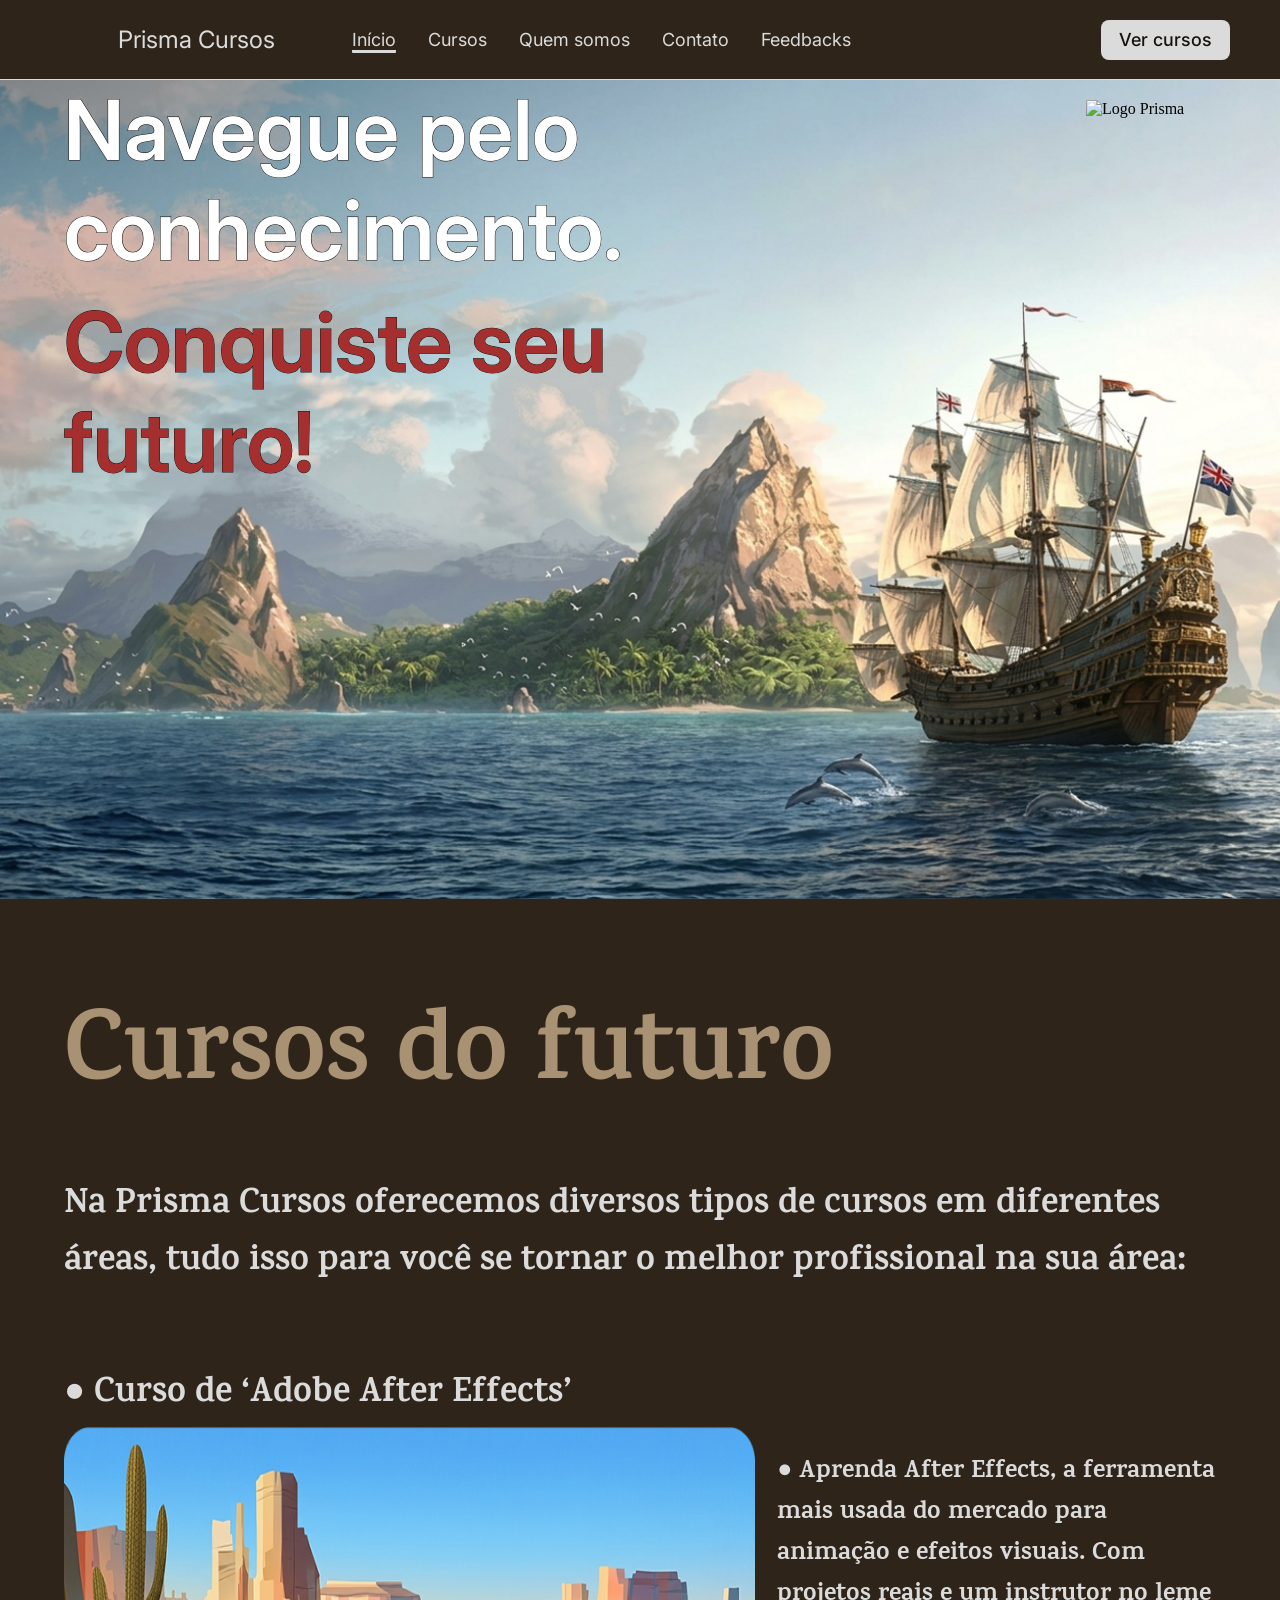
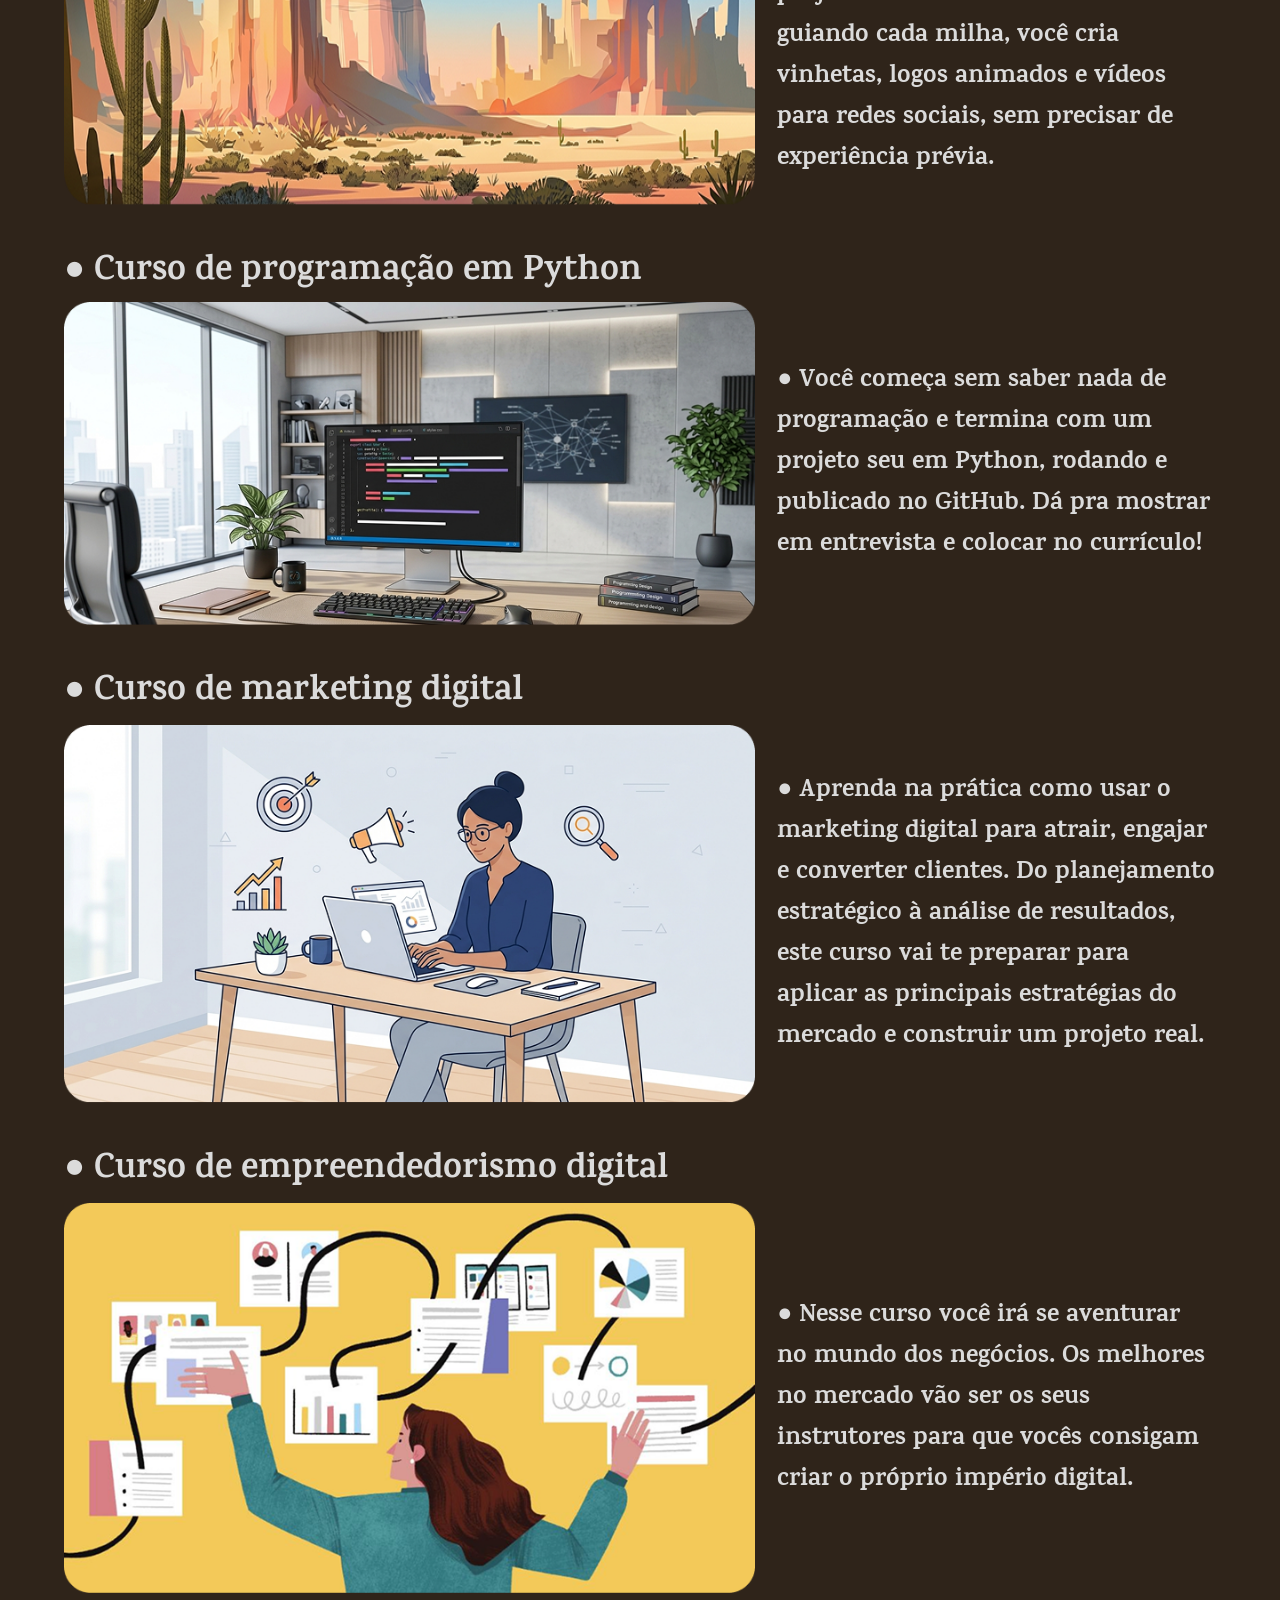
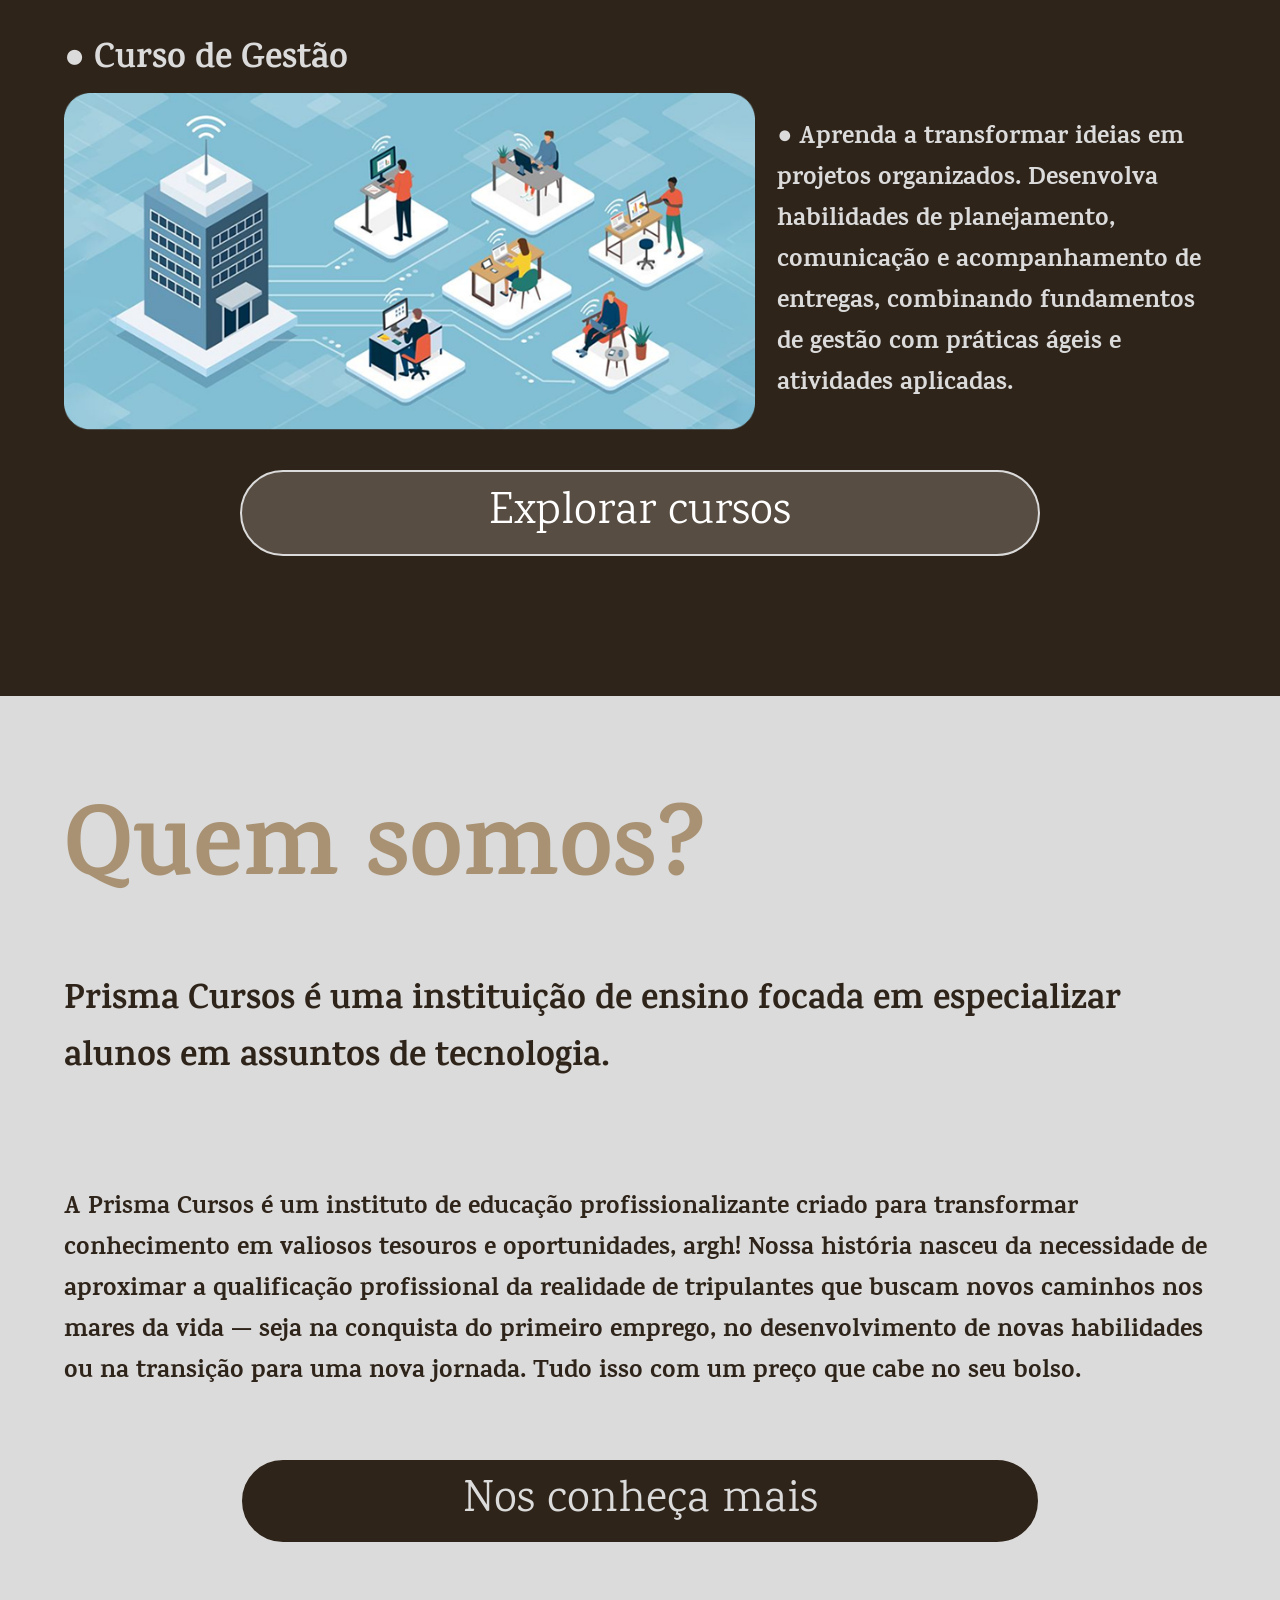
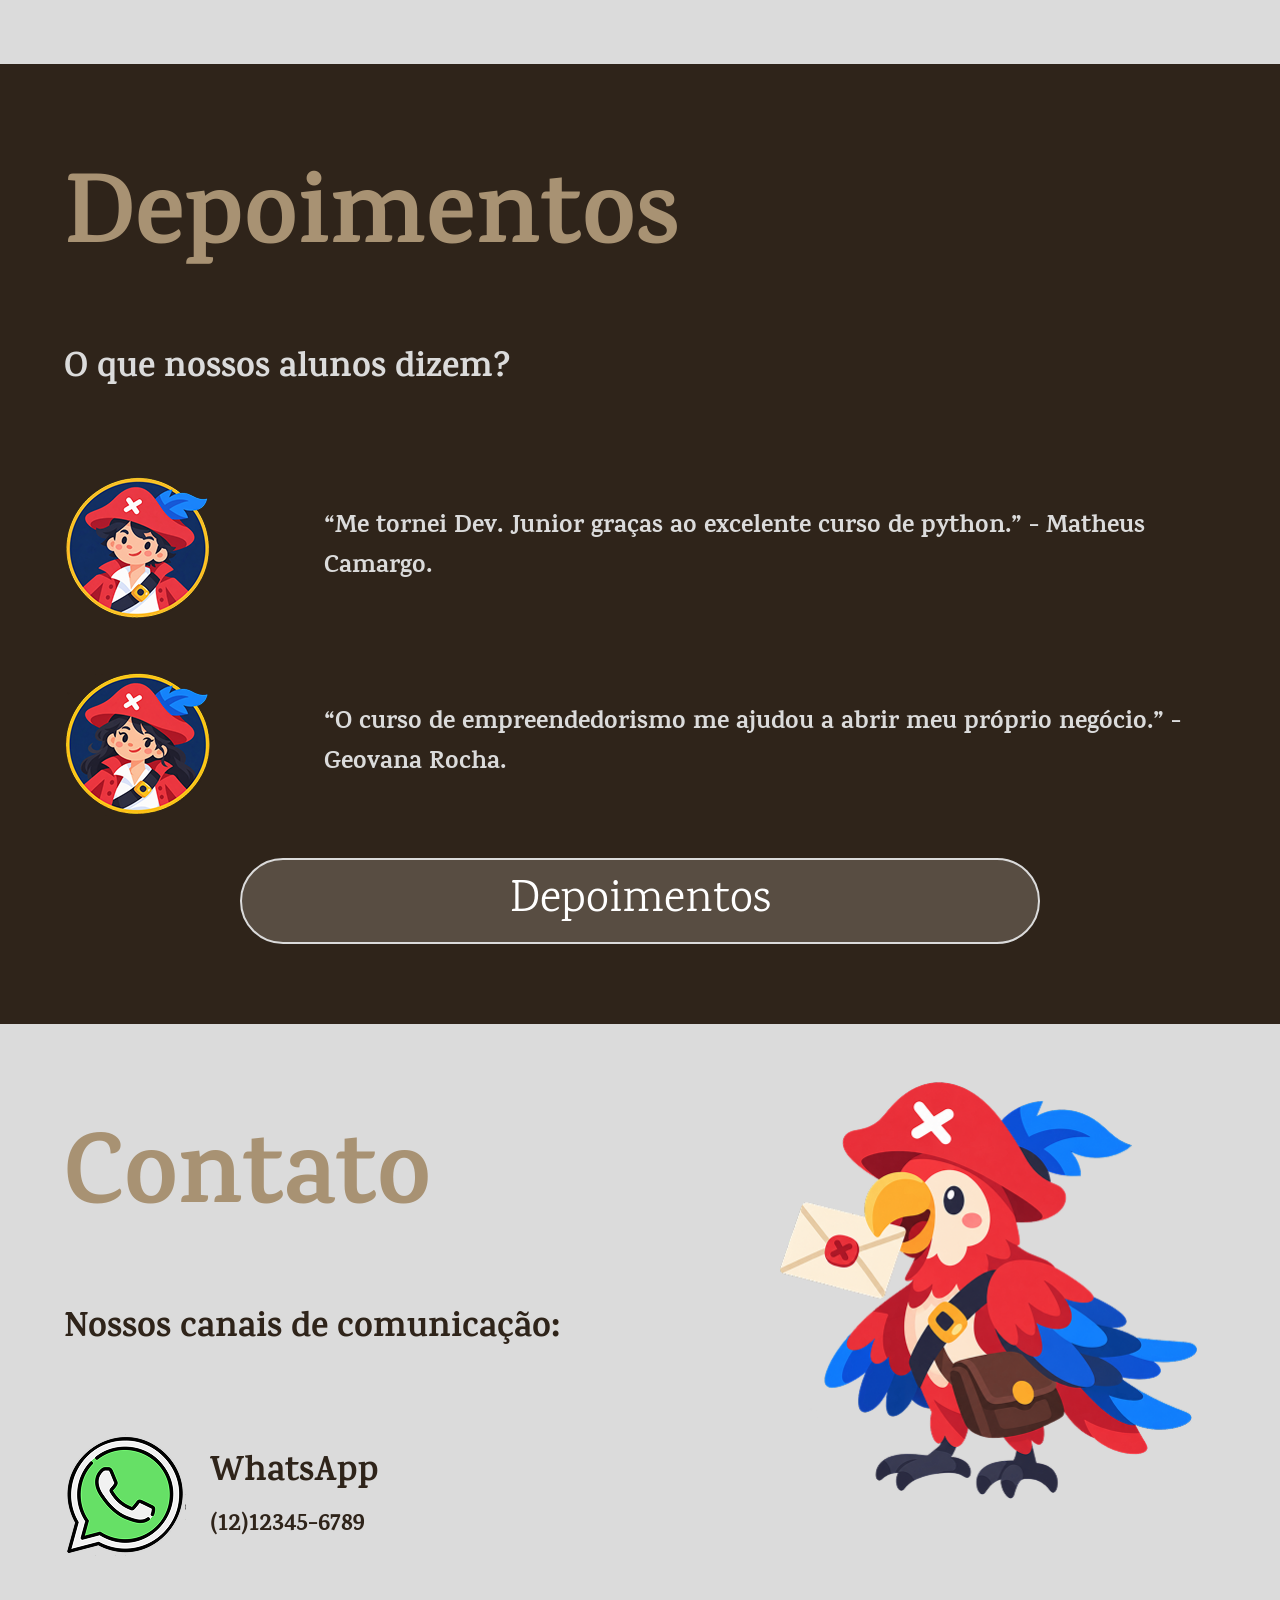
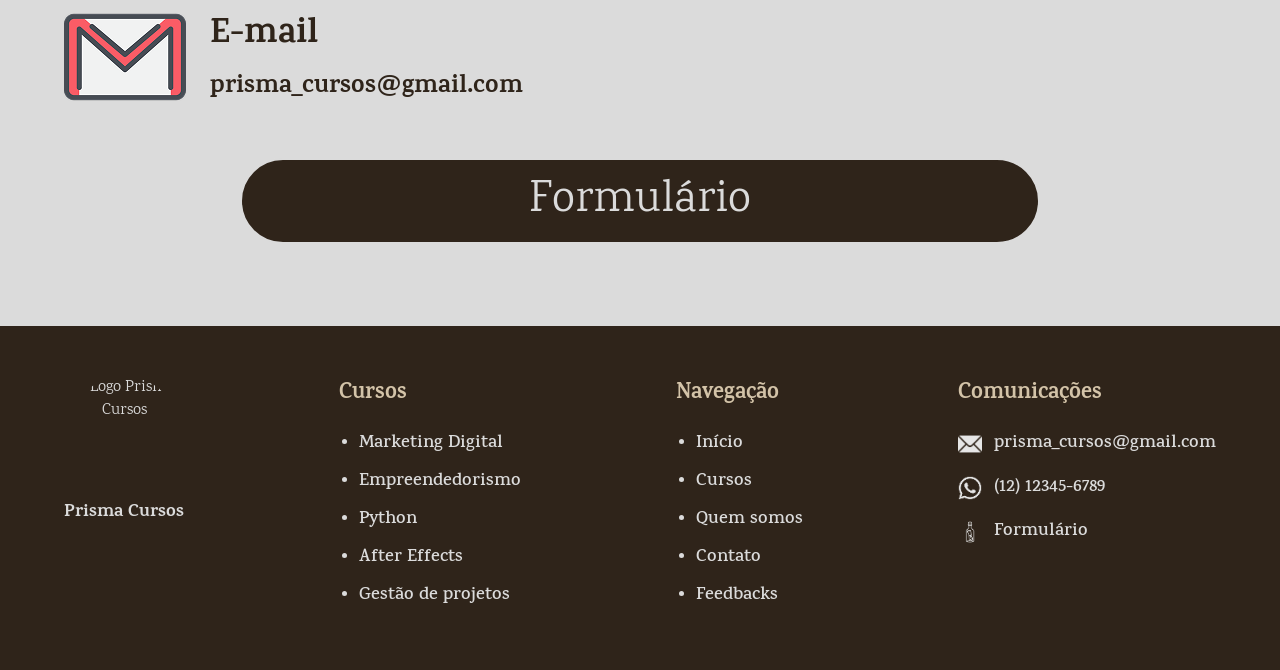
==== commit 60a89018: "Mudança de implementação do footer com js, para corrigir bugs e problemas" ====
--- a/index.html
+++ b/index.html
@@ -7,8 +7,7 @@
     <link rel="stylesheet" href="./css/global.css">
     <link rel="stylesheet" href="./css/css_pages/home.css">
     <script type="module" src="./components/navbar/navbar.js"></script>
-    <link href="https://fonts.googleapis.com/css2?family=Karma:wght@400;700&display=swap" rel="stylesheet">
-     <link rel="stylesheet" href="./components/rodape/rodape.css">
+    <script type="module" src="./components/rodape/rodape.js"></script>
 </head>
 <body>
     <header id="navbar"></header>
@@ -132,59 +131,6 @@
             </div>
         </section>
     </main>
-      <footer class="rodape">
-        <div class="rodape-container">
-            <div class="coluna-logo">
-                <img src="./assets/icons/logo-prisma-fundo.png" alt="Logo Prisma Cursos" class="logo-rodape">
-                <p class="nome-marca">Prisma Cursos</p>
-            </div>
-
-            <div class="coluna-links">
-                <h3 class="titulo-coluna">Cursos</h3>
-                <ul>
-                    <li><a href="curso-marketing.html" class="link-marketing-digital">Marketing Digital</a></li>
-                    <li><a href="curso-empreendedorismo.html" class="link-empreendedorismo">Empreendedorismo</a></li>
-                    <li><a href="curso-python.html" class="link-python">Python</a></li>
-                    <li><a href="curso-after-effects.html" class="link-after-effects">After Effects</a></li>
-                    <li><a href="curso-gestao.html" class="link-gestao-de-projetos">Gestão de projetos</a></li>
-                </ul>
-            </div>
-
-            <div class="coluna-links">
-                <h3 class="titulo-coluna">Navegação</h3>
-                <ul>
-                    <li><a href="../index.html" class="link-inicio">Início</a></li>
-                    <li><a href="cursos.html" class="link-cursos">Cursos</a></li>
-                    <li><a href="quem-somos.html" class="link-quem-somos">Quem somos</a></li>
-                    <li><a href="formulario.html" class="link-contato">Contato</a></li>
-                    <li><a href="depoimentos.html" class="link-feedbacks">Feedbacks</a></li>
-                </ul>
-            </div>
-
-            <div class="coluna-comunicacao">
-                <h3 class="titulo-coluna">Comunicações</h3>
-                <ul>
-                    <li>
-                        <a href="mailto:prisma_cursos@gmail.com" class="link-email">
-                            <img src="./assets/icons/Email_Icon.png" alt="" class="icone-rodape">
-                            prisma_cursos<br class="quebra-mobile">@gmail.com
-                        </a>
-                    </li>
-                    <li>
-                        <a href="https://wa.me/5512123456789" target="_blank" rel="noopener noreferrer" class="link-whatsapp">
-                            <img src="./assets/icons/WhatsApp_Icon.png" alt="" class="icone-rodape">
-                            (12) 12345-6789
-                        </a>
-                    </li>
-                    <li>
-                        <a href="formulario.html" class="link-formulario">
-                            <img src="./assets/icons/Garra_icon.png" alt="" class="icone-rodape">
-                            Formulário
-                        </a>
-                    </li>
-                </ul>
-            </div>
-        </div>
-    </footer>
+    <div id="rodape"></div>
 </body>
 </html>
--- a/css/css_pages/home.css
+++ b/css/css_pages/home.css
@@ -1,16 +1,28 @@
+/* ============================================================
+   HOME — CSS ORGANIZADO
+   Regras e valores originais preservados; @media consolidados.
+   ============================================================ */
+
 @import url("https://fonts.googleapis.com/css2?family=Inter:wght@400;600;700&display=swap");
+
 @import url("https://fonts.googleapis.com/css2?family=Karma:wght@400;500;600;700&display=swap");
+
+
+/* ===================== 01. ESTILOS GERAIS ===================== */
 body {
     margin: 0;
     background-color: #2F241A;
-   }
-
-body h1,h2,h3{
+}
+
+body h1,
+h2,
+h3 {
     margin: 0;
 }
 
+
+/* ===================== 02. INÍCIO / HERO ===================== */
 .inicio {
-    
     background-image: url("../../assets/img/fundo_navio_inicio.png");
     background-size: cover;
     background-position: center;
@@ -27,12 +39,6 @@
     min-height: calc(100dvh - 80px);
 }
 
-.inicio-logo {
-    position: absolute;
-    top: 20px;
-    right: 20px;
-}
-
 .titulo-frase-efeito {
     max-width: 740px;
     font-family: "Inter", sans-serif;
@@ -44,7 +50,6 @@
     font-size: clamp(36px, 6.5vw, 96px);
     font-weight: 600;
     line-height: 1.2;
-
     /* Contorno discreto para destacar sobre a imagem */
     -webkit-text-stroke: 1px #171310;
     paint-order: stroke fill;
@@ -67,69 +72,71 @@
     height: auto;
 }
 
+
+/* ===================== 03. CURSOS ===================== */
 .cursos {
     background-size: cover;
     background-position: center;
     background-repeat: no-repeat;
     position: relative;
     background-color: #2F241A;
-    padding: 80px 64px 140px;
-}
-
-
-.cursos-container{
+    padding: 0px 64px;
+    padding-top: 80px;
+}
+
+.cursos-container {
     display: flex;
     flex-direction: column;
     gap: 40px;
 }
 
-.sub-titulo{
+.sub-titulo {
     display: flex;
     flex-direction: column;
     gap: 0px;
     padding-bottom: 0;
 }
 
-.sub-titulo h2{
+.sub-titulo h2 {
     font-family: "Karma", serif;
     font-size: 100px;
     font-weight: bold;
     color: #A89273;
-}   
-
-.sub-titulo p{
+}
+
+.sub-titulo p {
     font-family: "Karma", serif;
     font-size: 35px;
     color: #dbdbdb;
     font-weight: bold;
 }
 
-.adobe-effects{
+.adobe-effects {
     gap: 3px;
     display: flex;
     flex-direction: column;
 }
 
-.adobe-effects h3{
+.adobe-effects h3 {
     font-family: "Karma", serif;
     font-size: 35px;
     color: #dbdbdb;
     font-weight: bold;
 }
 
-.descricao-adobe{
-    gap :22px;
-    display: flex;
-}
-
-.deserto-adobe{
+.descricao-adobe {
+    gap: 22px;
+    display: flex;
+}
+
+.deserto-adobe {
     width: 60%;
     max-width: 778px;
     height: auto;
     display: block;
 }
 
-.descricao-adobe p{
+.descricao-adobe p {
     font-family: "Karma", serif;
     font-size: 25px;
     color: #dbdbdb;
@@ -139,30 +146,30 @@
     gap: 22px;
 }
 
-.programaçao-python{
+.programaçao-python {
     gap: 0px;
 }
 
-.programaçao-python h3{
+.programaçao-python h3 {
     font-family: "Karma", serif;
     font-size: 35px;
     color: #dbdbdb;
     font-weight: bold;
 }
 
-.descricao-python{
-    gap :22px;
-    display: flex;
-}
-
-.setup-python{
+.descricao-python {
+    gap: 22px;
+    display: flex;
+}
+
+.setup-python {
     width: 60%;
     max-width: 778px;
     height: auto;
     display: block;
 }
 
-.descricao-python p{
+.descricao-python p {
     font-family: "Karma", serif;
     font-size: 25px;
     color: #dbdbdb;
@@ -172,32 +179,32 @@
     gap: 22px;
 }
 
-.markting-digital{
+.markting-digital {
     gap: 3px;
     display: flex;
     flex-direction: column;
 }
 
-.markting-digital h3{
+.markting-digital h3 {
     font-family: "Karma", serif;
     font-size: 35px;
     color: #dbdbdb;
     font-weight: bold;
 }
 
-.descricao-markting{
-    gap :22px;
-    display: flex;
-}
-
-.mulher-markting{
+.descricao-markting {
+    gap: 22px;
+    display: flex;
+}
+
+.mulher-markting {
     width: 60%;
     max-width: 778px;
     height: auto;
     display: block;
 }
 
-.descricao-markting p{
+.descricao-markting p {
     font-family: "Karma", serif;
     font-size: 25px;
     color: #dbdbdb;
@@ -207,32 +214,32 @@
     gap: 22px;
 }
 
-.empreendedorismo-digital{
+.empreendedorismo-digital {
     gap: 3px;
     display: flex;
     flex-direction: column;
 }
 
-.empreendedorismo-digital h3{
+.empreendedorismo-digital h3 {
     font-family: "Karma", serif;
     font-size: 35px;
     color: #dbdbdb;
     font-weight: bold;
 }
 
-.descricao-empreendedorismo{
-    gap :22px;
-    display: flex;
-}
-
-.mulher-empreendedorismo{
+.descricao-empreendedorismo {
+    gap: 22px;
+    display: flex;
+}
+
+.mulher-empreendedorismo {
     width: 60%;
     max-width: 778px;
     height: auto;
     display: block;
 }
 
-.descricao-empreendedorismo p{
+.descricao-empreendedorismo p {
     font-family: "Karma", serif;
     font-size: 25px;
     color: #dbdbdb;
@@ -242,32 +249,32 @@
     gap: 22px;
 }
 
-.gestao{
+.gestao {
     gap: 3px;
     display: flex;
     flex-direction: column;
 }
 
-.gestao h3{
+.gestao h3 {
     font-family: "Karma", serif;
     font-size: 35px;
     color: #dbdbdb;
     font-weight: bold;
 }
 
-.descricao-gestao{
-    gap :22px;
-    display: flex;
-}
-
-.cubiculos-gestao{
+.descricao-gestao {
+    gap: 22px;
+    display: flex;
+}
+
+.cubiculos-gestao {
     width: 60%;
     max-width: 778px;
     height: auto;
     display: block;
 }
 
-.descricao-gestao p{
+.descricao-gestao p {
     font-family: "Karma", serif;
     font-size: 25px;
     color: #dbdbdb;
@@ -277,26 +284,29 @@
     gap: 22px;
 }
 
-.quem-somos{
+
+/* ===================== 04. QUEM SOMOS ===================== */
+.quem-somos {
     background-color: #dbdbdb;
-    padding: 0px 64px;
-    padding-top: 80px; 
-    height: 780px;
-}
-
-.quem-somos-container{
+    padding: 80px 64px 120px;
+    min-height: 780px;
+    height: auto;
+    box-sizing: border-box;
+}
+
+.quem-somos-container {
     display: flex;
     flex-direction: column;
     gap: 40px;
 }
 
-.quem-somos-container .sub-titulo p{
+.quem-somos-container .sub-titulo p {
     color: #2F241A;
     font-family: "Karma", serif;
     font-size: 35px;
 }
 
-.descricao-quem-somos p{
+.descricao-quem-somos p {
     color: #2F241A;
     font-family: "Karma", serif;
     font-size: 25px;
@@ -309,6 +319,7 @@
 }
 
 
+/* ===================== 05. DEPOIMENTOS ===================== */
 .depoimentos {
     background-color: #2F241A;
     padding: 80px 64px;
@@ -354,6 +365,7 @@
 }
 
 
+/* ===================== 06. CONTATO ===================== */
 .contato {
     background-color: #dbdbdb;
     padding: 80px 64px;
@@ -369,7 +381,6 @@
 .contato-container .sub-titulo p {
     color: #2F241A;
     padding-right: 320px;
-
 }
 
 .descricao-contato {
@@ -435,6 +446,14 @@
     display: flex;
     margin-inline: auto;
 }
+
+/* CELULAR — até 768px */
+
+/* CELULAR PEQUENO — até 400px */
+
+
+/* ===================== 07. RESPONSIVIDADE ===================== */
+
 @media (max-width: 1024px) {
     .inicio-container {
         padding: 0 32px;
@@ -563,9 +582,13 @@
     main .botao-escuro {
         font-size: 36px;
     }
-}
-
-/* CELULAR — até 768px */
+
+    .quem-somos {
+        height: auto;
+        min-height: 0;
+        box-sizing: border-box;
+    }
+}
 
 @media (max-width: 768px) {
     .inicio-container {
@@ -712,9 +735,42 @@
         padding: 12px 20px;
         font-size: 28px;
     }
-}
-
-/* CELULAR PEQUENO — até 400px */
+
+    .cursos {
+        padding-bottom: 80px;
+    }
+
+    .quem-somos {
+        padding-bottom: 80px;
+    }
+
+    .descricao-depoimentos {
+        display: grid;
+        grid-template-columns: minmax(0, 1fr);
+        justify-items: center;
+        text-align: center;
+        min-width: 0;
+    }
+
+    .imagem-depoimentos {
+        max-width: 100%;
+        margin-inline: auto;
+    }
+
+    .texto-depoimento {
+        min-width: 0;
+        max-width: 100%;
+        text-align: center;
+        overflow-wrap: anywhere;
+    }
+
+    .depoimentos-container .botao-claro {
+        box-sizing: border-box;
+        max-width: 100%;
+        justify-content: center;
+        text-align: center;
+    }
+}
 
 @media (max-width: 400px) {
     .inicio-container {
@@ -740,6 +796,11 @@
     .depoimentos,
     .contato {
         padding: 40px 16px;
+    }
+
+    /* Mantém o padding-bottom de 80px definido em até 768px. */
+    .cursos {
+        padding-bottom: 80px;
     }
 
     .sub-titulo h2 {
@@ -817,4 +878,87 @@
         padding: 10px 16px;
         font-size: 24px;
     }
-}+}
+
+@media (min-width: 1025px) {
+    .cursos {
+        padding-bottom: 140px;
+    }
+}
+
+@media (min-width: 769px) and (max-width: 1024px) {
+    .cursos {
+        padding-bottom: 100px;
+    }
+}
+
+@media (max-width: 480px) {
+    .quem-somos {
+        padding-bottom: 64px;
+    }
+
+    .contato {
+        padding: 48px 16px;
+    }
+
+    .contato-container .sub-titulo {
+        padding-right: 0;
+        min-height: 0;
+    }
+
+    .contato-container .sub-titulo p {
+        padding-right: 0;
+        max-width: 100%;
+    }
+
+    .imagem-contato {
+        position: static;
+        display: block;
+        width: 110px;
+        max-width: 100%;
+        height: auto;
+        margin: 0 auto;
+    }
+
+    .descricao-contato {
+        display: flex;
+        flex-direction: column;
+        gap: 24px;
+    }
+}
+
+@media (max-width: 360px) {
+    .cursos {
+        padding-bottom: 64px;
+    }
+
+    .inicio {
+        width: 100%;
+        min-width: 0;
+        box-sizing: border-box;
+        background-size: cover;
+        background-position: center;
+    }
+
+    .inicio-container {
+        width: 100%;
+        min-width: 0;
+        box-sizing: border-box;
+        padding: 32px 16px;
+    }
+
+    .titulo-frase-efeito {
+        width: 100%;
+        max-width: 100%;
+    }
+
+    .inicio-logo {
+        right: 16px;
+    }
+}
+
+@media (min-width: 481px) and (max-width: 768px) {
+    .titulo-frase-efeito {
+        padding-top: 35px;
+    }
+}
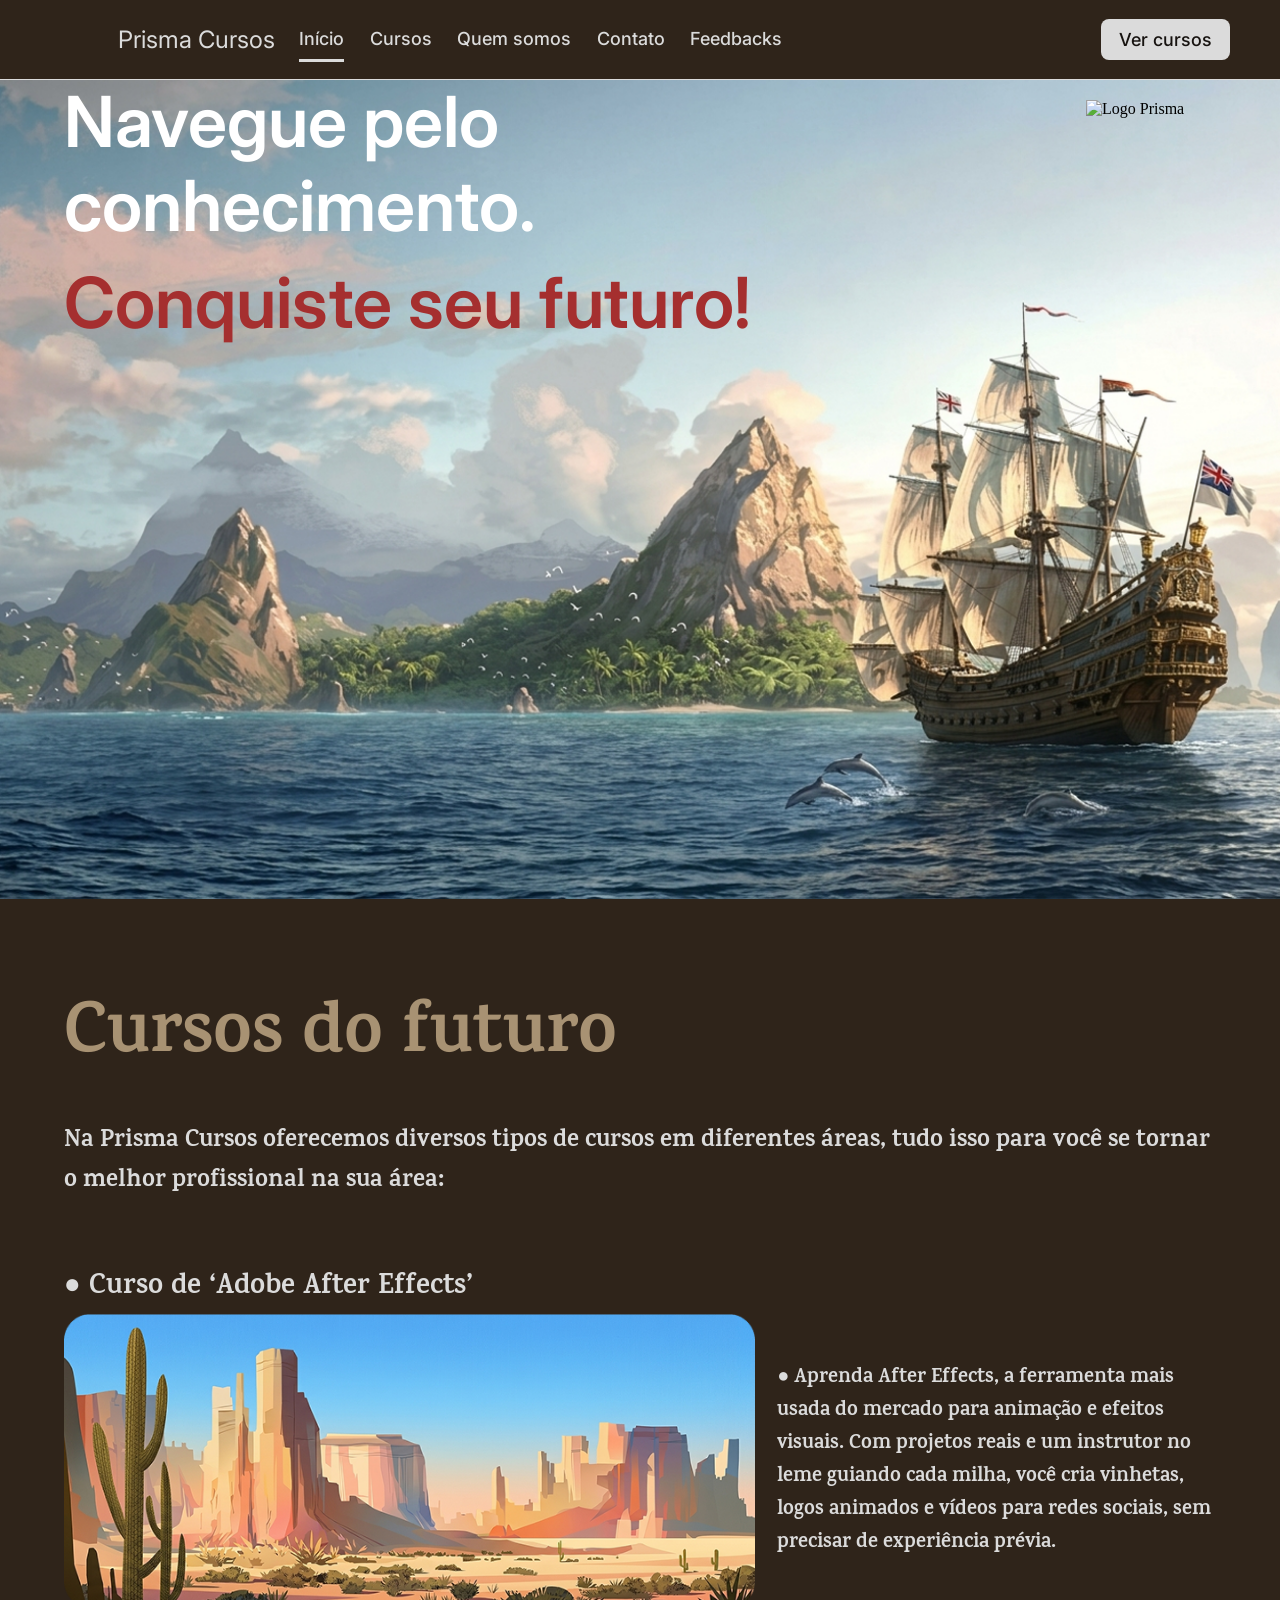
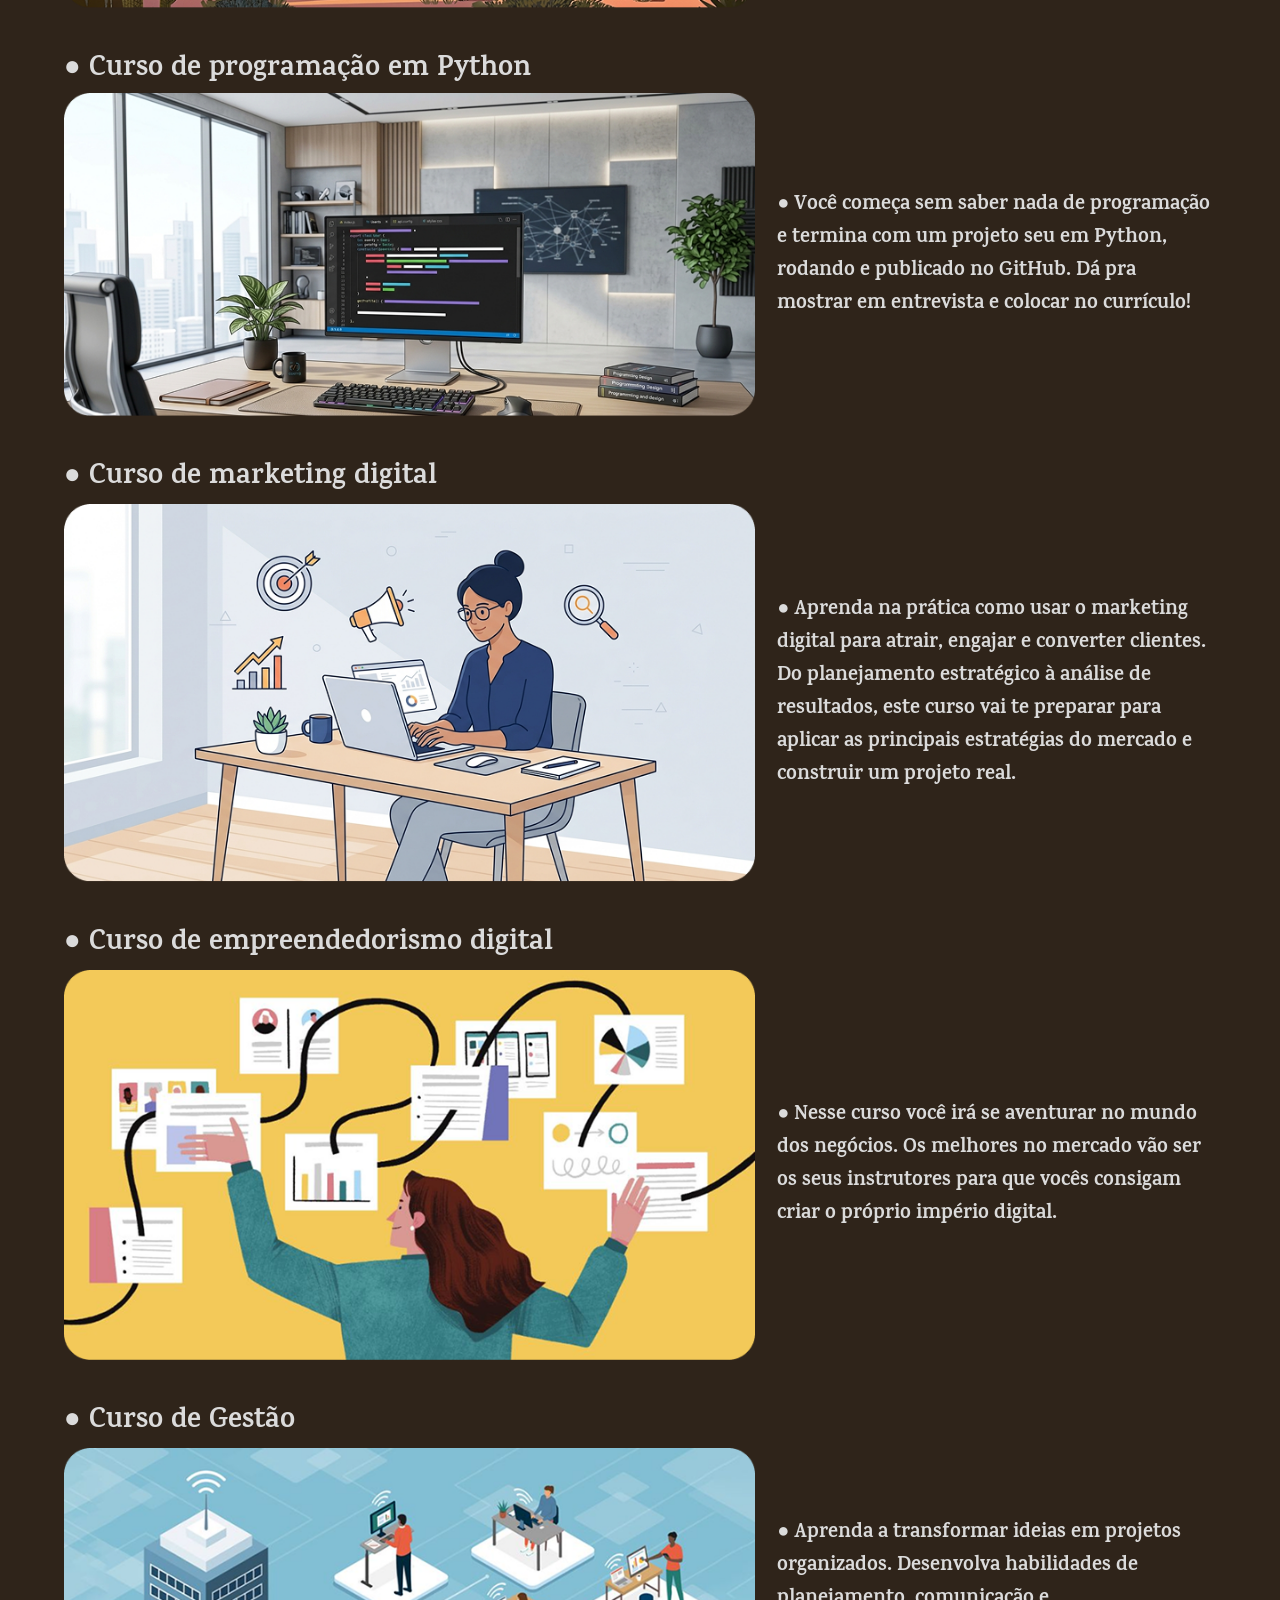
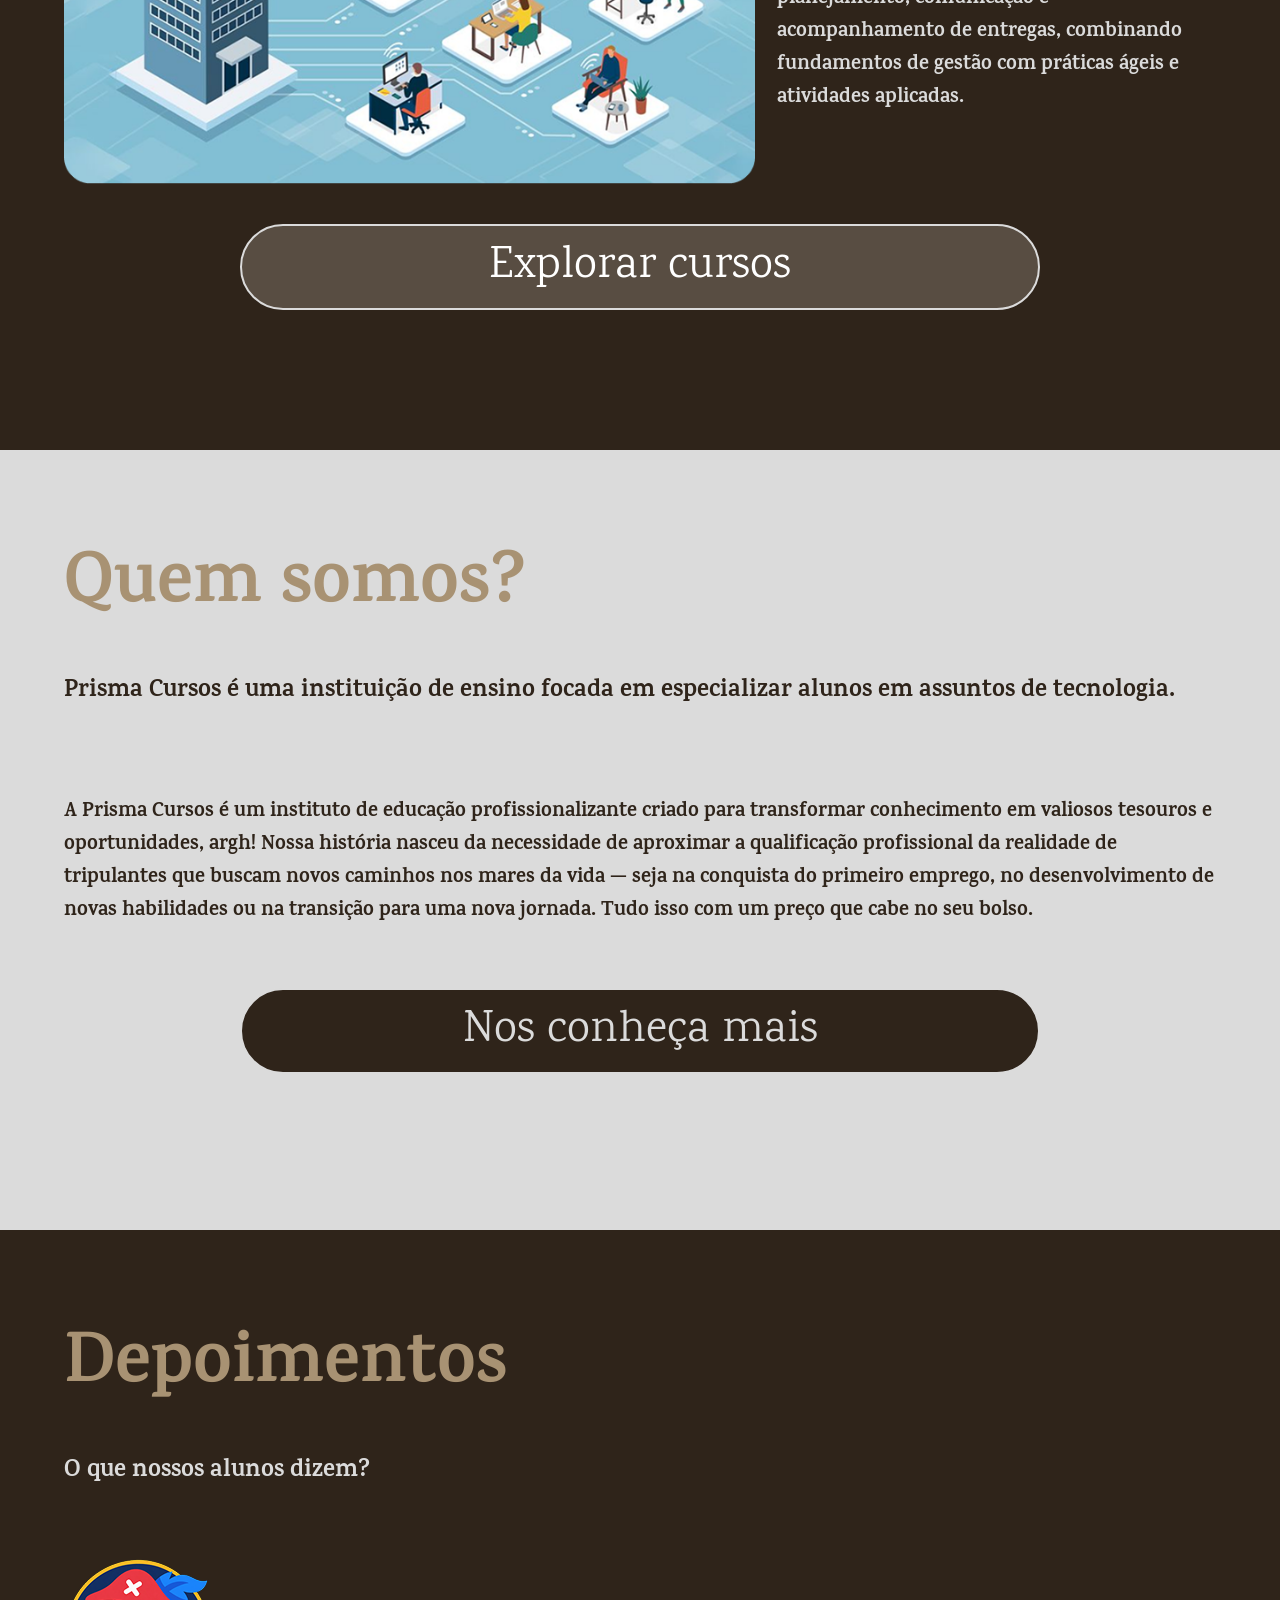
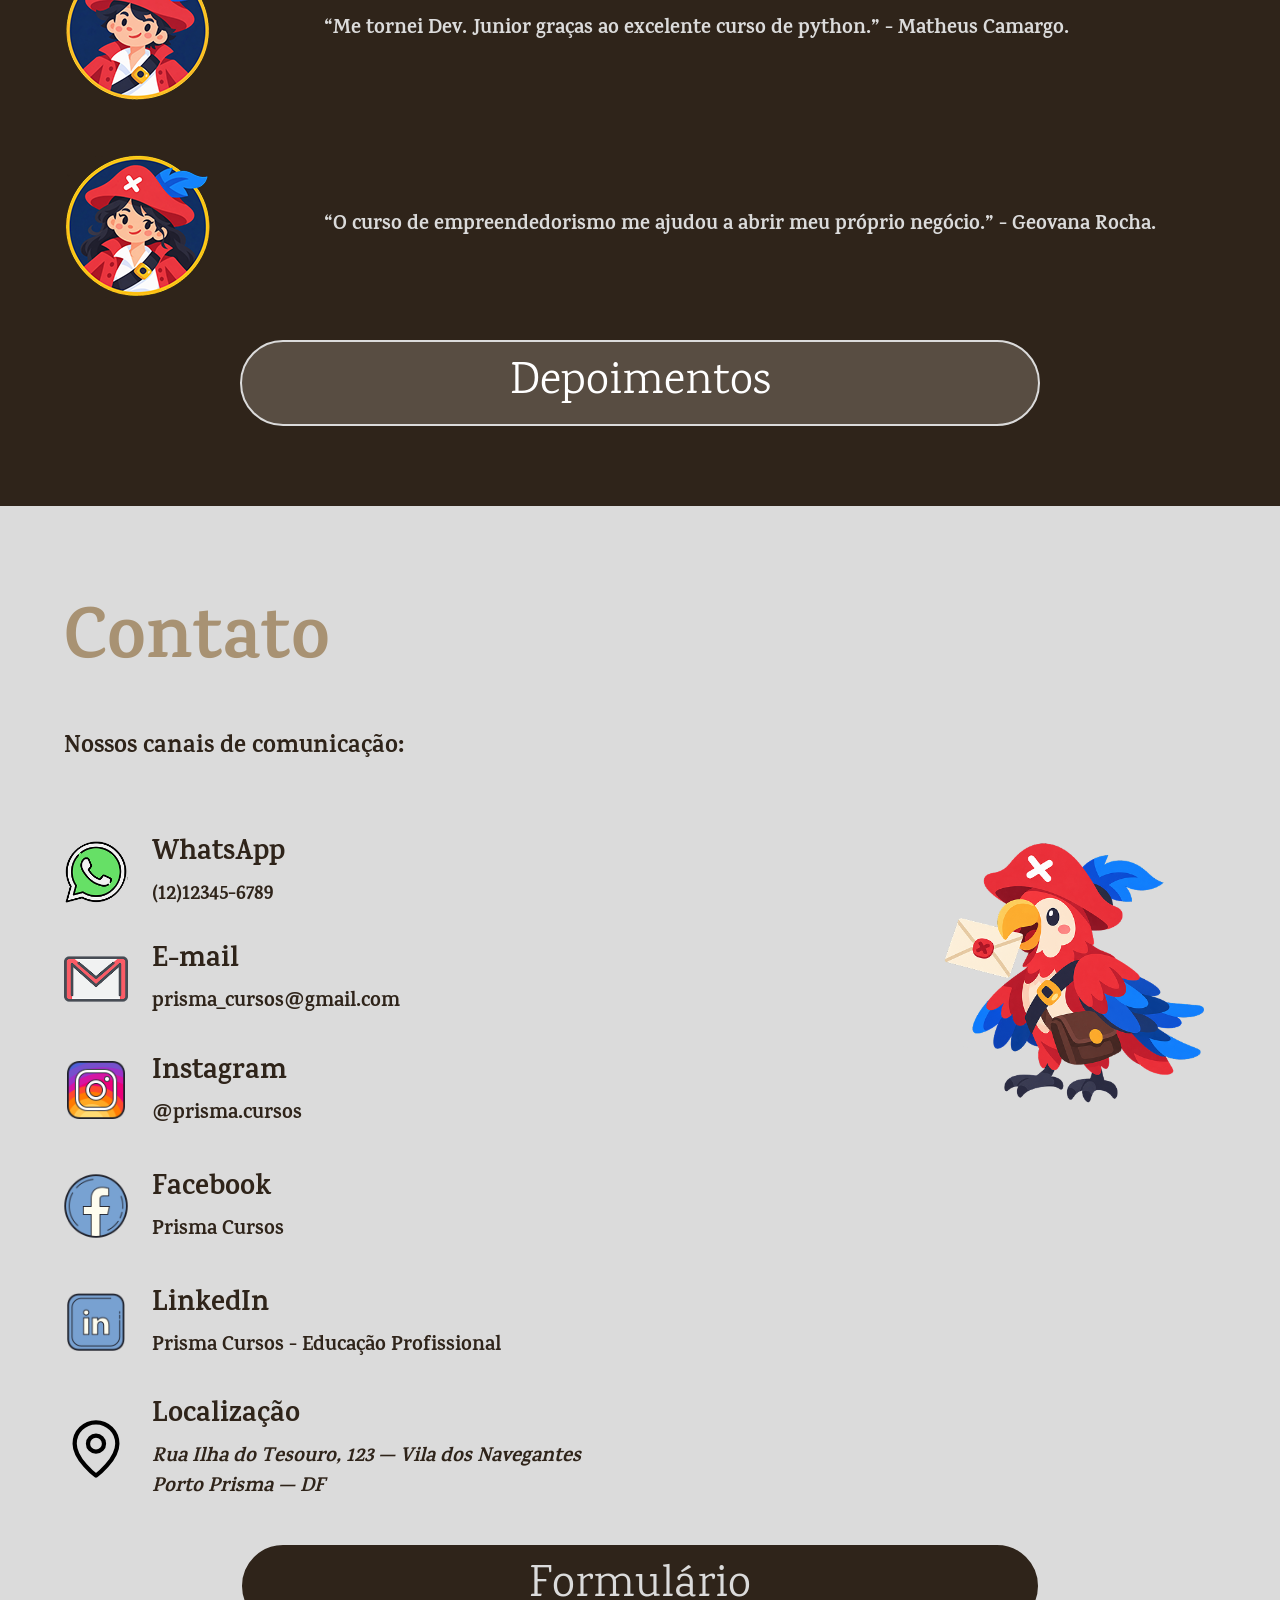
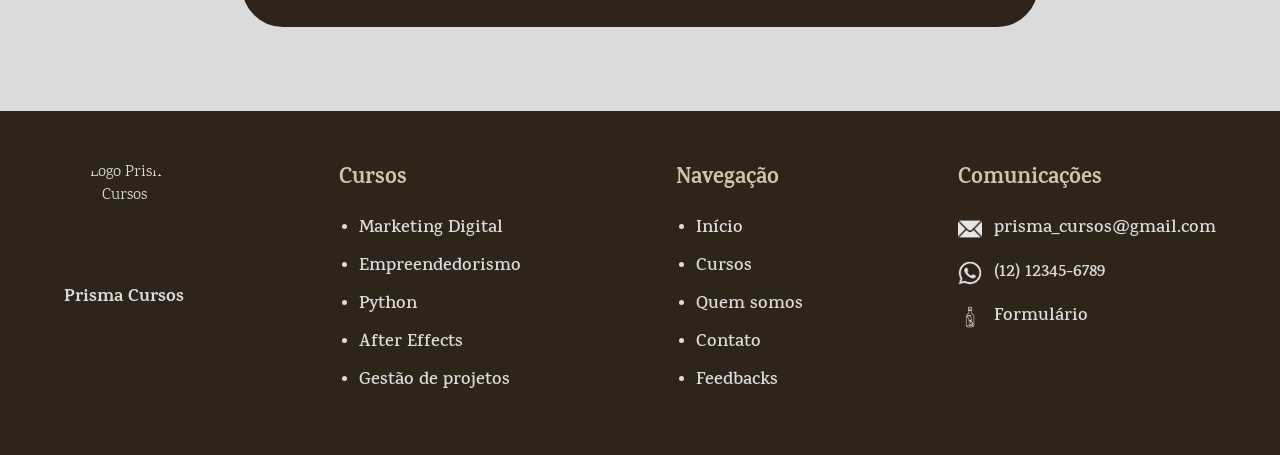
==== commit b6c8d357: "feat(inicio/home): Adição das redes sociais e diminuição dos textos" ====
--- a/index.html
+++ b/index.html
@@ -9,6 +9,7 @@
     <script type="module" src="./components/navbar/navbar.js"></script>
     <script type="module" src="./components/rodape/rodape.js"></script>
 </head>
+
 <body>
     <header id="navbar"></header>
 
@@ -68,6 +69,7 @@
                 <a href="./pages/cursos.html" class="botao-claro">Explorar cursos</a>
             </div>
         </section>
+
         <section class="quem-somos" id="quem-somos">
             <div class="quem-somos-container">
                 <div class="sub-titulo">
@@ -121,16 +123,43 @@
                                 <p>prisma_cursos@gmail.com</p>
                             </div>
                         </div>
+                        <div class="canal-contato">
+                            <img src="./assets/icons/instagram_colorido_icon.png" alt="Instagram" class="icone-contato icone-contato-social">
+                            <div>
+                                <h3>Instagram</h3>
+                                <p>@prisma.cursos</p>
+                            </div>
+                        </div>
+                        <div class="canal-contato">
+                            <img src="./assets/icons/facebook_colorido_icon.png" alt="Facebook" class="icone-contato icone-contato-social">
+                            <div>
+                                <h3>Facebook</h3>
+                                <p>Prisma Cursos</p>
+                            </div>
+                        </div>
+                        <div class="canal-contato">
+                            <img src="./assets/icons/linkdin_colorido_icon.png" alt="LinkedIn" class="icone-contato icone-contato-social">
+                            <div>
+                                <h3>LinkedIn</h3>
+                                <p>Prisma Cursos - Educação Profissional</p>
+                            </div>
+                        </div>
+                        <div class="canal-contato">
+                            <svg class="icone-contato icone-contato-vetor" viewBox="0 0 24 24" fill="none" stroke="currentColor" stroke-width="1.6" stroke-linecap="round" stroke-linejoin="round" aria-hidden="true"><path d="M20 10c0 6-8 12-8 12S4 16 4 10a8 8 0 1 1 16 0Z"/><circle cx="12" cy="10" r="3"/></svg>
+                            <div>
+                                <h3>Localização</h3>
+                                <address>Rua Ilha do Tesouro, 123 — Vila dos Navegantes<br>Porto Prisma — DF</address>
+                            </div>
+                        </div>
                     </div>
 
                  <img src="./assets/img/papaguaio_pirata.png" alt="Ilustração de pirata para contato"
                  class="imagem-contato">
                 </div>
-
                 <a href="./pages/formulario.html" class="botao-escuro">Formulário</a>
             </div>
         </section>
     </main>
     <div id="rodape"></div>
 </body>
-</html>+</html>
--- a/css/css_pages/home.css
+++ b/css/css_pages/home.css
@@ -1,14 +1,8 @@
-/* ============================================================
-   HOME — CSS ORGANIZADO
-   Regras e valores originais preservados; @media consolidados.
-   ============================================================ */
-
 @import url("https://fonts.googleapis.com/css2?family=Inter:wght@400;600;700&display=swap");
-
 @import url("https://fonts.googleapis.com/css2?family=Karma:wght@400;500;600;700&display=swap");
 
 
-/* ===================== 01. ESTILOS GERAIS ===================== */
+/* eestilo geral */
 body {
     margin: 0;
     background-color: #2F241A;
@@ -21,7 +15,7 @@
 }
 
 
-/* ===================== 02. INÍCIO / HERO ===================== */
+/* sessão 1 - inicio */
 .inicio {
     background-image: url("../../assets/img/fundo_navio_inicio.png");
     background-size: cover;
@@ -47,11 +41,9 @@
 .titulo-frase-efeito h1,
 .titulo-frase-efeito h2 {
     margin: 0;
-    font-size: clamp(36px, 6.5vw, 96px);
+    font-size: clamp(32px, 5.5vw, 80px);
     font-weight: 600;
     line-height: 1.2;
-    /* Contorno discreto para destacar sobre a imagem */
-    -webkit-text-stroke: 1px #171310;
     paint-order: stroke fill;
 }
 
@@ -73,7 +65,7 @@
 }
 
 
-/* ===================== 03. CURSOS ===================== */
+/* sessão 2 - cursos */
 .cursos {
     background-size: cover;
     background-position: center;
@@ -99,14 +91,14 @@
 
 .sub-titulo h2 {
     font-family: "Karma", serif;
-    font-size: 100px;
+    font-size: 72px;
     font-weight: bold;
     color: #A89273;
 }
 
 .sub-titulo p {
     font-family: "Karma", serif;
-    font-size: 35px;
+    font-size: 24px;
     color: #dbdbdb;
     font-weight: bold;
 }
@@ -119,7 +111,7 @@
 
 .adobe-effects h3 {
     font-family: "Karma", serif;
-    font-size: 35px;
+    font-size: 28px;
     color: #dbdbdb;
     font-weight: bold;
 }
@@ -138,7 +130,7 @@
 
 .descricao-adobe p {
     font-family: "Karma", serif;
-    font-size: 25px;
+    font-size: 20px;
     color: #dbdbdb;
     font-weight: bold;
     display: flex;
@@ -152,7 +144,7 @@
 
 .programaçao-python h3 {
     font-family: "Karma", serif;
-    font-size: 35px;
+    font-size: 28px;
     color: #dbdbdb;
     font-weight: bold;
 }
@@ -171,7 +163,7 @@
 
 .descricao-python p {
     font-family: "Karma", serif;
-    font-size: 25px;
+    font-size: 20px;
     color: #dbdbdb;
     font-weight: bold;
     display: flex;
@@ -187,7 +179,7 @@
 
 .markting-digital h3 {
     font-family: "Karma", serif;
-    font-size: 35px;
+    font-size: 28px;
     color: #dbdbdb;
     font-weight: bold;
 }
@@ -206,7 +198,7 @@
 
 .descricao-markting p {
     font-family: "Karma", serif;
-    font-size: 25px;
+    font-size: 20px;
     color: #dbdbdb;
     font-weight: bold;
     display: flex;
@@ -222,7 +214,7 @@
 
 .empreendedorismo-digital h3 {
     font-family: "Karma", serif;
-    font-size: 35px;
+    font-size: 28px;
     color: #dbdbdb;
     font-weight: bold;
 }
@@ -241,7 +233,7 @@
 
 .descricao-empreendedorismo p {
     font-family: "Karma", serif;
-    font-size: 25px;
+    font-size: 20px;
     color: #dbdbdb;
     font-weight: bold;
     display: flex;
@@ -257,7 +249,7 @@
 
 .gestao h3 {
     font-family: "Karma", serif;
-    font-size: 35px;
+    font-size: 28px;
     color: #dbdbdb;
     font-weight: bold;
 }
@@ -276,7 +268,7 @@
 
 .descricao-gestao p {
     font-family: "Karma", serif;
-    font-size: 25px;
+    font-size: 20px;
     color: #dbdbdb;
     font-weight: bold;
     display: flex;
@@ -285,7 +277,7 @@
 }
 
 
-/* ===================== 04. QUEM SOMOS ===================== */
+/* sessão 3 - quem somos */
 .quem-somos {
     background-color: #dbdbdb;
     padding: 80px 64px 120px;
@@ -303,13 +295,13 @@
 .quem-somos-container .sub-titulo p {
     color: #2F241A;
     font-family: "Karma", serif;
-    font-size: 35px;
+    font-size: 24px;
 }
 
 .descricao-quem-somos p {
     color: #2F241A;
     font-family: "Karma", serif;
-    font-size: 25px;
+    font-size: 20px;
     font-weight: bold;
 }
 
@@ -319,7 +311,7 @@
 }
 
 
-/* ===================== 05. DEPOIMENTOS ===================== */
+/* sessão 4 - depoimentos */
 .depoimentos {
     background-color: #2F241A;
     padding: 80px 64px;
@@ -350,7 +342,7 @@
     min-width: 0;
     color: #dbdbdb;
     font-family: "Karma", serif;
-    font-size: 25px;
+    font-size: 20px;
     font-weight: bold;
     line-height: 1.6;
 }
@@ -365,7 +357,7 @@
 }
 
 
-/* ===================== 06. CONTATO ===================== */
+/* sessão 5 - contato */
 .contato {
     background-color: #dbdbdb;
     padding: 80px 64px;
@@ -380,7 +372,7 @@
 
 .contato-container .sub-titulo p {
     color: #2F241A;
-    padding-right: 320px;
+    padding-right: 0;
 }
 
 .descricao-contato {
@@ -395,7 +387,7 @@
     flex-direction: column;
     flex: 1;
     min-width: 0;
-    gap: 40px;
+    gap: 28px;
 }
 
 .canal-contato {
@@ -406,10 +398,16 @@
 
 .icone-contato {
     display: block;
-    width: 122px;
-    height: 122px;
+    width: 64px;
+    height: 64px;
     flex-shrink: 0;
     object-fit: contain;
+}
+
+.icone-contato-social {
+    width: 88px;
+    height: 88px;
+    margin-inline: -12px;
 }
 
 .canal-contato > div {
@@ -420,25 +418,25 @@
     margin: 0;
     color: #2F241A;
     font-family: "Karma", serif;
-    font-size: 35px;
-    font-weight: bold;
-}
-
-.canal-contato p {
+    font-size: 28px;
+    font-weight: bold;
+}
+
+.canal-contato p, .canal-contato address {
     margin: 4px 0 0;
     color: #2F241A;
     font-family: "Karma", serif;
-    font-size: 25px;
+    font-size: 20px;
     line-height: 1.5;
     overflow-wrap: anywhere;
     font-weight: bold;
 }
 
 .imagem-contato {
-    position: absolute;
-    top: 40px;
-    right: 64px;
-    width: 450px;
+    position: static;
+    align-self: flex-start;
+    width: 28%;
+    max-width: 280px;
     height: auto;
 }
 
@@ -447,13 +445,11 @@
     margin-inline: auto;
 }
 
-/* CELULAR — até 768px */
-
-/* CELULAR PEQUENO — até 400px */
-
-
-/* ===================== 07. RESPONSIVIDADE ===================== */
-
+
+
+/* responsividade */
+
+/* tablet */
 @media (max-width: 1024px) {
     .inicio-container {
         padding: 0 32px;
@@ -471,7 +467,7 @@
 
     .titulo-frase-efeito h1,
     .titulo-frase-efeito h2 {
-        font-size: clamp(40px, 6vw, 64px);
+        font-size: clamp(32px, 5.5vw, 56px);
     }
 
     .cursos,
@@ -482,18 +478,18 @@
     }
 
     .sub-titulo h2 {
-        font-size: 72px;
+        font-size: 56px;
         line-height: 1.2;
     }
 
     .sub-titulo p,
     .quem-somos-container .sub-titulo p,
     .contato-container .sub-titulo p {
-        font-size: 30px;
+        font-size: 24px;
     }
 
     .cursos h3 {
-        font-size: 30px;
+        font-size: 24px;
     }
 
     .descricao-adobe,
@@ -521,12 +517,12 @@
     .descricao-gestao p {
         flex: 1;
         min-width: 0;
-        font-size: 22px;
+        font-size: 18px;
         line-height: 1.5;
     }
 
     .descricao-quem-somos p {
-        font-size: 24px;
+        font-size: 20px;
         line-height: 1.6;
     }
 
@@ -541,7 +537,7 @@
     }
 
     .texto-depoimento {
-        font-size: 24px;
+        font-size: 20px;
     }
 
     .contato {
@@ -549,13 +545,10 @@
     }
 
     .contato-container .sub-titulo {
-        padding-right: 210px;
+        padding-right: 0;
     }
 
     .imagem-contato {
-        position: absolute;
-        top: 32px;
-        right: 32px;
         width: 180px;
         height: auto;
     }
@@ -566,11 +559,11 @@
     }
 
     .canal-contato h3 {
-        font-size: 30px;
-    }
-
-    .canal-contato p {
-        font-size: 23px;
+        font-size: 24px;
+    }
+
+    .canal-contato p, .canal-contato address {
+        font-size: 19px;
     }
 
     .icone-contato {
@@ -578,9 +571,15 @@
         height: 60px;
     }
 
+    .icone-contato-social {
+        width: 82px;
+        height: 82px;
+        margin-inline: -11px;
+    }
+
     main .botao-claro,
     main .botao-escuro {
-        font-size: 36px;
+        font-size: 28px;
     }
 
     .quem-somos {
@@ -590,6 +589,8 @@
     }
 }
 
+
+/*mobile */
 @media (max-width: 768px) {
     .inicio-container {
         padding: 32px 24px;
@@ -609,7 +610,7 @@
 
     .titulo-frase-efeito h1,
     .titulo-frase-efeito h2 {
-        font-size: clamp(36px, 7vw, 52px);
+        font-size: clamp(30px, 6vw, 44px);
         -webkit-text-stroke: 0.5px #171310;
     }
 
@@ -628,18 +629,18 @@
     }
 
     .sub-titulo h2 {
-        font-size: 48px;
+        font-size: 40px;
     }
 
     .sub-titulo p,
     .quem-somos-container .sub-titulo p,
     .contato-container .sub-titulo p {
-        font-size: 26px;
+        font-size: 22px;
         line-height: 1.4;
     }
 
     .cursos h3 {
-        font-size: 28px;
+        font-size: 24px;
         line-height: 1.4;
     }
 
@@ -668,12 +669,12 @@
     .descricao-empreendedorismo p,
     .descricao-gestao p {
         margin: 0;
-        font-size: 22px;
+        font-size: 18px;
     }
 
     .descricao-quem-somos p {
         margin: 0;
-        font-size: 22px;
+        font-size: 18px;
     }
 
     .descricao-depoimentos {
@@ -683,18 +684,17 @@
     }
 
     .texto-depoimento {
-        font-size: 22px;
+        font-size: 18px;
         line-height: 1.5;
     }
 
     .contato-container .sub-titulo {
-        padding-right: 120px;
-        min-height: 120px;
+        padding-right: 0;
+        min-height: 0;
     }
 
     .imagem-contato {
-        top: 32px;
-        right: 24px;
+        align-self: center;
         width: 110px;
     }
 
@@ -717,12 +717,19 @@
         height: 52px;
     }
 
+    .icone-contato-social {
+        width: 72px;
+        height: 72px;
+        margin-inline: -10px;
+    }
+
     .canal-contato h3 {
-        font-size: 26px;
-    }
-
-    .canal-contato p {
-        font-size: 21px;
+        font-size: 22px;
+    }
+
+
+    .canal-contato p, .canal-contato address {
+        font-size: 18px;
         overflow-wrap: anywhere;
     }
 
@@ -733,7 +740,7 @@
         min-width: 0;
         margin-inline: auto;
         padding: 12px 20px;
-        font-size: 28px;
+        font-size: 24px;
     }
 
     .cursos {
@@ -772,6 +779,8 @@
     }
 }
 
+
+/*mobile pequeno */
 @media (max-width: 400px) {
     .inicio-container {
         padding-inline: 16px;
@@ -798,23 +807,22 @@
         padding: 40px 16px;
     }
 
-    /* Mantém o padding-bottom de 80px definido em até 768px. */
     .cursos {
         padding-bottom: 80px;
     }
 
     .sub-titulo h2 {
-        font-size: 38px;
+        font-size: 32px;
     }
 
     .sub-titulo p,
     .quem-somos-container .sub-titulo p,
     .contato-container .sub-titulo p {
-        font-size: 22px;
+        font-size: 18px;
     }
 
     .cursos h3 {
-        font-size: 24px;
+        font-size: 20px;
     }
 
     .descricao-adobe p,
@@ -823,7 +831,7 @@
     .descricao-empreendedorismo p,
     .descricao-gestao p,
     .descricao-quem-somos p {
-        font-size: 20px;
+        font-size: 16px;
     }
 
     .descricao-depoimentos {
@@ -838,7 +846,7 @@
     }
 
     .texto-depoimento {
-        font-size: 20px;
+        font-size: 16px;
     }
 
     .texto-depoimento + .imagem-depoimentos {
@@ -846,8 +854,8 @@
     }
 
     .contato-container .sub-titulo {
-        padding-right: 85px;
-        min-height: 95px;
+        padding-right: 0;
+        min-height: 0;
     }
 
     .imagem-contato {
@@ -861,24 +869,32 @@
         height: 40px;
     }
 
+    .icone-contato-social {
+        width: 56px;
+        height: 56px;
+        margin-inline: -8px;
+    }
+
     .canal-contato {
         gap: 12px;
     }
 
     .canal-contato h3 {
-        font-size: 24px;
-    }
-
-    .canal-contato p {
-        font-size: 18px;
+        font-size: 20px;
+    }
+    .canal-contato p, .canal-contato address{
+        font-size: 16px;
+        
     }
 
     main .botao-claro,
     main .botao-escuro {
         padding: 10px 16px;
-        font-size: 24px;
-    }
-}
+        font-size: 20px;
+    }
+}
+
+/*ajustes para corrigir interfaces intermediarias*/
 
 @media (min-width: 1025px) {
     .cursos {
